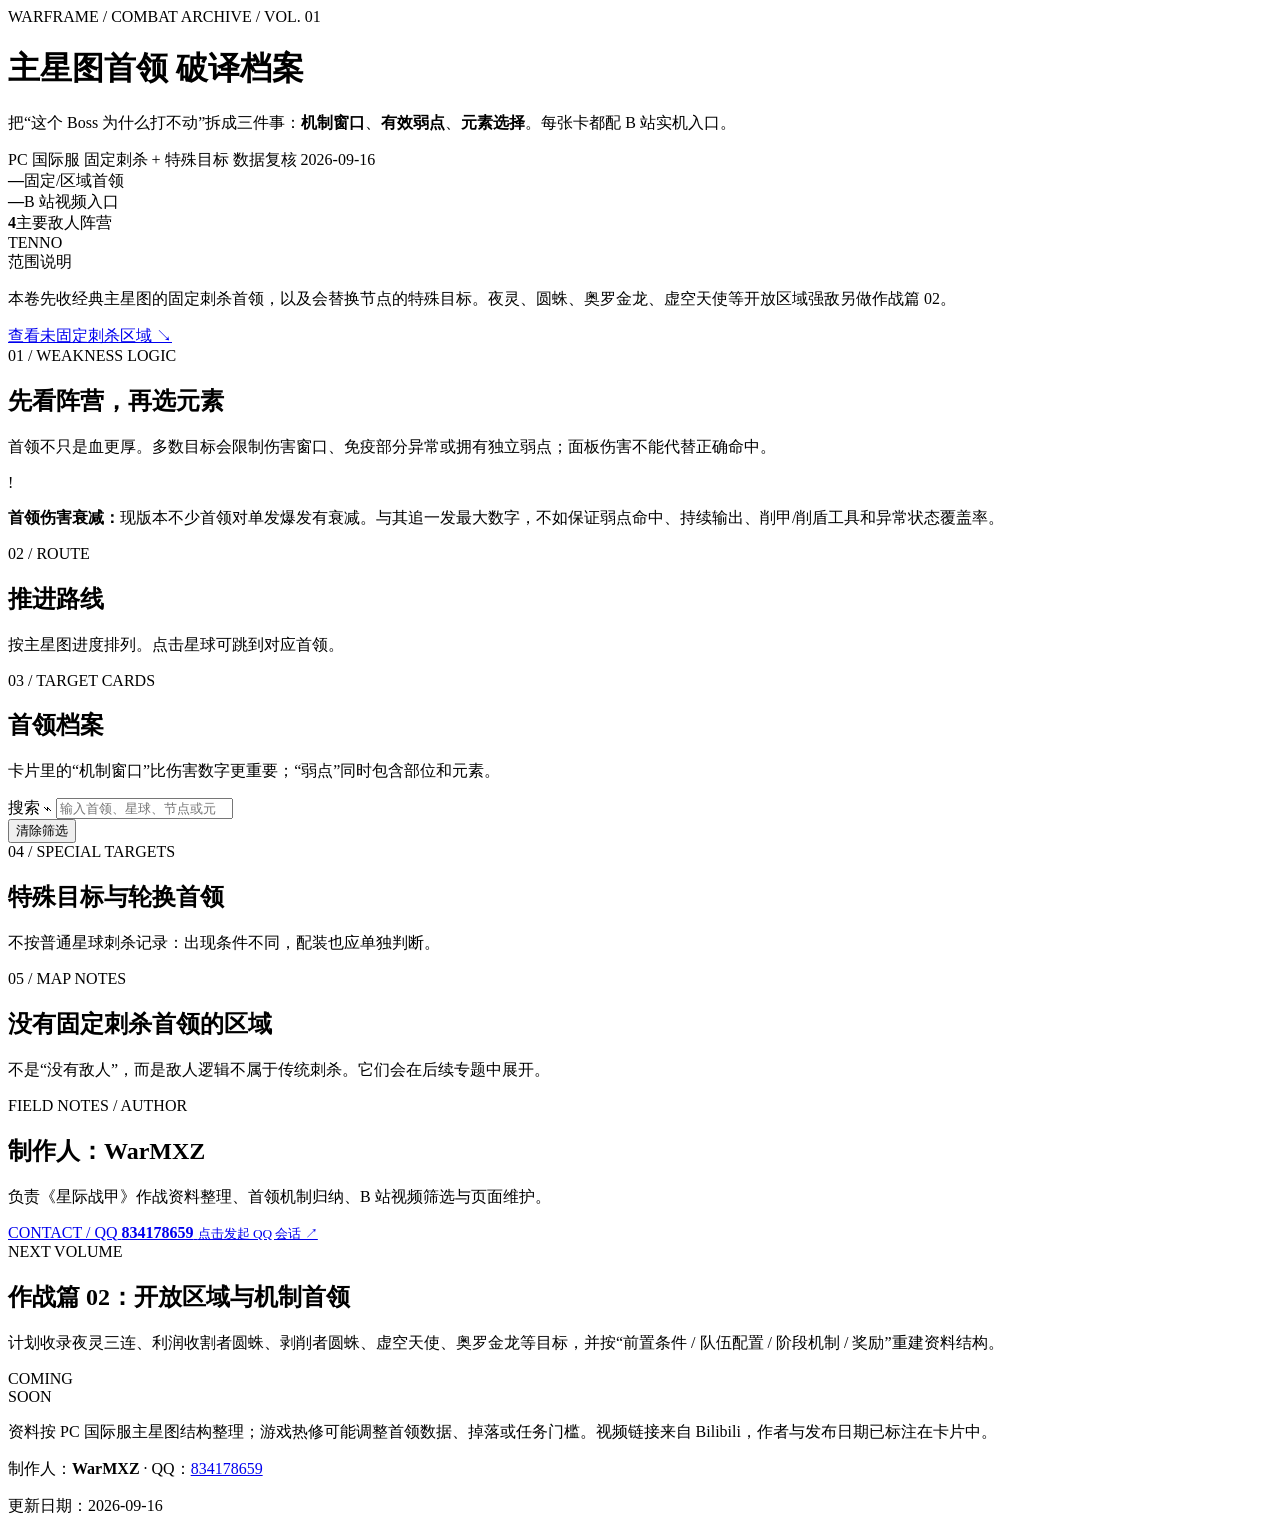
==== index.html @ d898240a "Add index.html" ====
<!doctype html>
<html lang="zh-CN">
<head>
  <meta charset="utf-8">
  <meta name="viewport" content="width=device-width, initial-scale=1">
  <meta name="theme-color" content="#07101b">
  <meta name="author" content="WarMXZ">
  <title>Warframe 作战篇 01｜主星图首领破译档案</title>
  <link rel="stylesheet" href="assets/styles.css">
</head>
<body>
  <div class="ambient ambient--one" aria-hidden="true"></div>
  <div class="ambient ambient--two" aria-hidden="true"></div>

  <div class="app-shell">
    <header class="hero panel-cut">
      <div class="hero__grid" aria-hidden="true"></div>
      <div class="hero__content">
        <div class="eyebrow"><span class="eyebrow__dot"></span>WARFRAME / COMBAT ARCHIVE / VOL. 01</div>
        <h1>主星图首领 <span>破译档案</span></h1>
        <p class="hero__lede">把“这个 Boss 为什么打不动”拆成三件事：<strong>机制窗口</strong>、<strong>有效弱点</strong>、<strong>元素选择</strong>。每张卡都配 B 站实机入口。</p>
        <div class="hero__meta">
          <span>PC 国际服</span>
          <span>固定刺杀 + 特殊目标</span>
          <span>数据复核 2026-09-16</span>
        </div>
        <div class="hero__stats" aria-label="资料概览">
          <div><strong id="statBosses">—</strong><span>固定/区域首领</span></div>
          <div><strong id="statVideos">—</strong><span>B 站视频入口</span></div>
          <div><strong>4</strong><span>主要敌人阵营</span></div>
        </div>
      </div>
      <div class="hero__sigil" aria-hidden="true">
        <div class="sigil-ring sigil-ring--outer"></div>
        <div class="sigil-ring sigil-ring--inner"></div>
        <div class="sigil-core">TENNO</div>
      </div>
    </header>

    <section class="scope-strip panel-cut" aria-label="收录范围">
      <div>
        <span class="scope-strip__label">范围说明</span>
        <p>本卷先收经典主星图的固定刺杀首领，以及会替换节点的特殊目标。夜灵、圆蛛、奥罗金龙、虚空天使等开放区域强敌另做作战篇 02。</p>
      </div>
      <a class="text-link" href="#coverage">查看未固定刺杀区域 <span aria-hidden="true">↘</span></a>
    </section>

    <main>
      <section class="damage-section" aria-labelledby="damage-title">
        <div class="section-heading">
          <div>
            <span class="section-kicker">01 / WEAKNESS LOGIC</span>
            <h2 id="damage-title">先看阵营，再选元素</h2>
          </div>
          <p>首领不只是血更厚。多数目标会限制伤害窗口、免疫部分异常或拥有独立弱点；面板伤害不能代替正确命中。</p>
        </div>
        <div class="damage-grid" id="damageGrid"></div>
        <div class="rule-banner">
          <span class="rule-banner__mark">!</span>
          <p><strong>首领伤害衰减：</strong>现版本不少首领对单发爆发有衰减。与其追一发最大数字，不如保证弱点命中、持续输出、削甲/削盾工具和异常状态覆盖率。</p>
        </div>
      </section>

      <section class="route-section" aria-labelledby="route-title">
        <div class="section-heading section-heading--compact">
          <div>
            <span class="section-kicker">02 / ROUTE</span>
            <h2 id="route-title">推进路线</h2>
          </div>
          <p>按主星图进度排列。点击星球可跳到对应首领。</p>
        </div>
        <nav class="planet-rail" id="planetRail" aria-label="星球快速跳转"></nav>
      </section>

      <section class="archive-section" aria-labelledby="archive-title">
        <div class="section-heading section-heading--compact">
          <div>
            <span class="section-kicker">03 / TARGET CARDS</span>
            <h2 id="archive-title">首领档案</h2>
          </div>
          <p>卡片里的“机制窗口”比伤害数字更重要；“弱点”同时包含部位和元素。</p>
        </div>

        <div class="toolbar panel-cut" role="search">
          <label class="search-box" for="bossSearch">
            <span class="search-box__label">搜索</span>
            <span class="search-box__icon" aria-hidden="true">⌁</span>
            <input id="bossSearch" type="search" placeholder="输入首领、星球、节点或元素…" autocomplete="off">
          </label>
          <div class="filter-row" id="factionFilters" aria-label="按阵营筛选"></div>
          <div class="toolbar__foot">
            <span id="resultCount" aria-live="polite"></span>
            <button class="ghost-button" id="resetFilters" type="button">清除筛选</button>
          </div>
        </div>

        <div class="boss-grid" id="bossGrid"></div>
        <div class="empty-state" id="emptyState" hidden>
          <strong>没有匹配的首领</strong>
          <span>试试更短的名称，或清除阵营筛选。</span>
        </div>
      </section>

      <section class="special-section" aria-labelledby="special-title">
        <div class="section-heading section-heading--compact">
          <div>
            <span class="section-kicker">04 / SPECIAL TARGETS</span>
            <h2 id="special-title">特殊目标与轮换首领</h2>
          </div>
          <p>不按普通星球刺杀记录：出现条件不同，配装也应单独判断。</p>
        </div>
        <div class="special-grid" id="specialGrid"></div>
      </section>

      <section class="coverage-section" id="coverage" aria-labelledby="coverage-title">
        <div class="section-heading section-heading--compact">
          <div>
            <span class="section-kicker">05 / MAP NOTES</span>
            <h2 id="coverage-title">没有固定刺杀首领的区域</h2>
          </div>
          <p>不是“没有敌人”，而是敌人逻辑不属于传统刺杀。它们会在后续专题中展开。</p>
        </div>
        <div class="coverage-grid" id="coverageGrid"></div>
      </section>

      <section class="credits-section panel-cut" aria-labelledby="credits-title">
        <div class="credits-section__body">
          <span class="section-kicker">FIELD NOTES / AUTHOR</span>
          <h2 id="credits-title">制作人：WarMXZ</h2>
          <p>负责《星际战甲》作战资料整理、首领机制归纳、B 站视频筛选与页面维护。</p>
        </div>
        <a class="qq-contact" href="https://wpa.qq.com/msgrd?v=3&amp;uin=834178659&amp;site=qq&amp;menu=yes" target="_blank" rel="noopener noreferrer" aria-label="通过 QQ 联系制作人 WarMXZ，QQ 号 834178659">
          <span class="qq-contact__label">CONTACT / QQ</span>
          <strong>834178659</strong>
          <small>点击发起 QQ 会话 ↗</small>
        </a>
      </section>

      <section class="future-section panel-cut" aria-labelledby="future-title">
        <div class="future-section__body">
          <span class="section-kicker">NEXT VOLUME</span>
          <h2 id="future-title">作战篇 02：开放区域与机制首领</h2>
          <p>计划收录夜灵三连、利润收割者圆蛛、剥削者圆蛛、虚空天使、奥罗金龙等目标，并按“前置条件 / 队伍配置 / 阶段机制 / 奖励”重建资料结构。</p>
        </div>
        <div class="future-section__stamp">COMING<br>SOON</div>
      </section>
    </main>

    <footer class="site-footer">
      <p>资料按 PC 国际服主星图结构整理；游戏热修可能调整首领数据、掉落或任务门槛。视频链接来自 Bilibili，作者与发布日期已标注在卡片中。</p>
      <p>制作人：<strong>WarMXZ</strong> · QQ：<a href="https://wpa.qq.com/msgrd?v=3&amp;uin=834178659&amp;site=qq&amp;menu=yes" target="_blank" rel="noopener noreferrer">834178659</a></p>
      <p>更新日期：<time datetime="2026-09-16">2026-09-16</time></p>
    </footer>
  </div>

  <script src="data/bosses.js"></script>
  <script src="assets/app.js"></script>
</body>
</html>
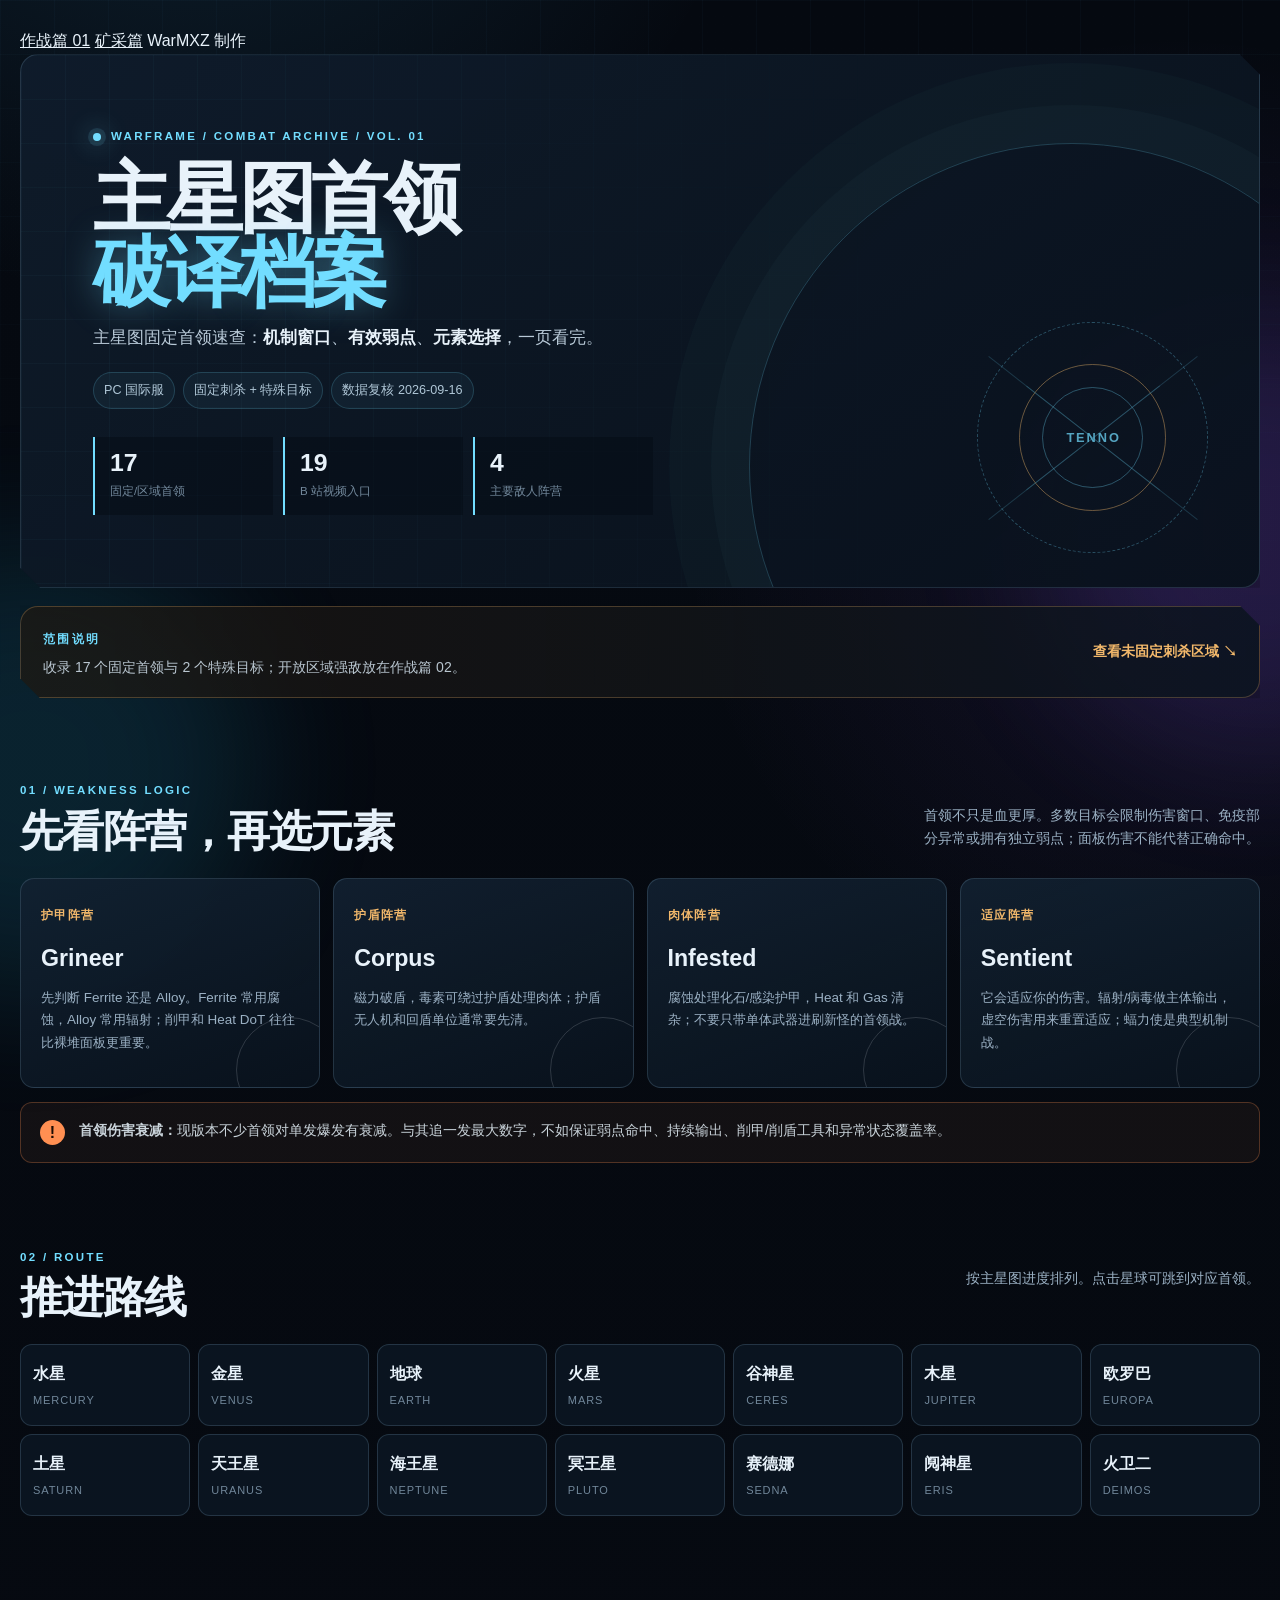
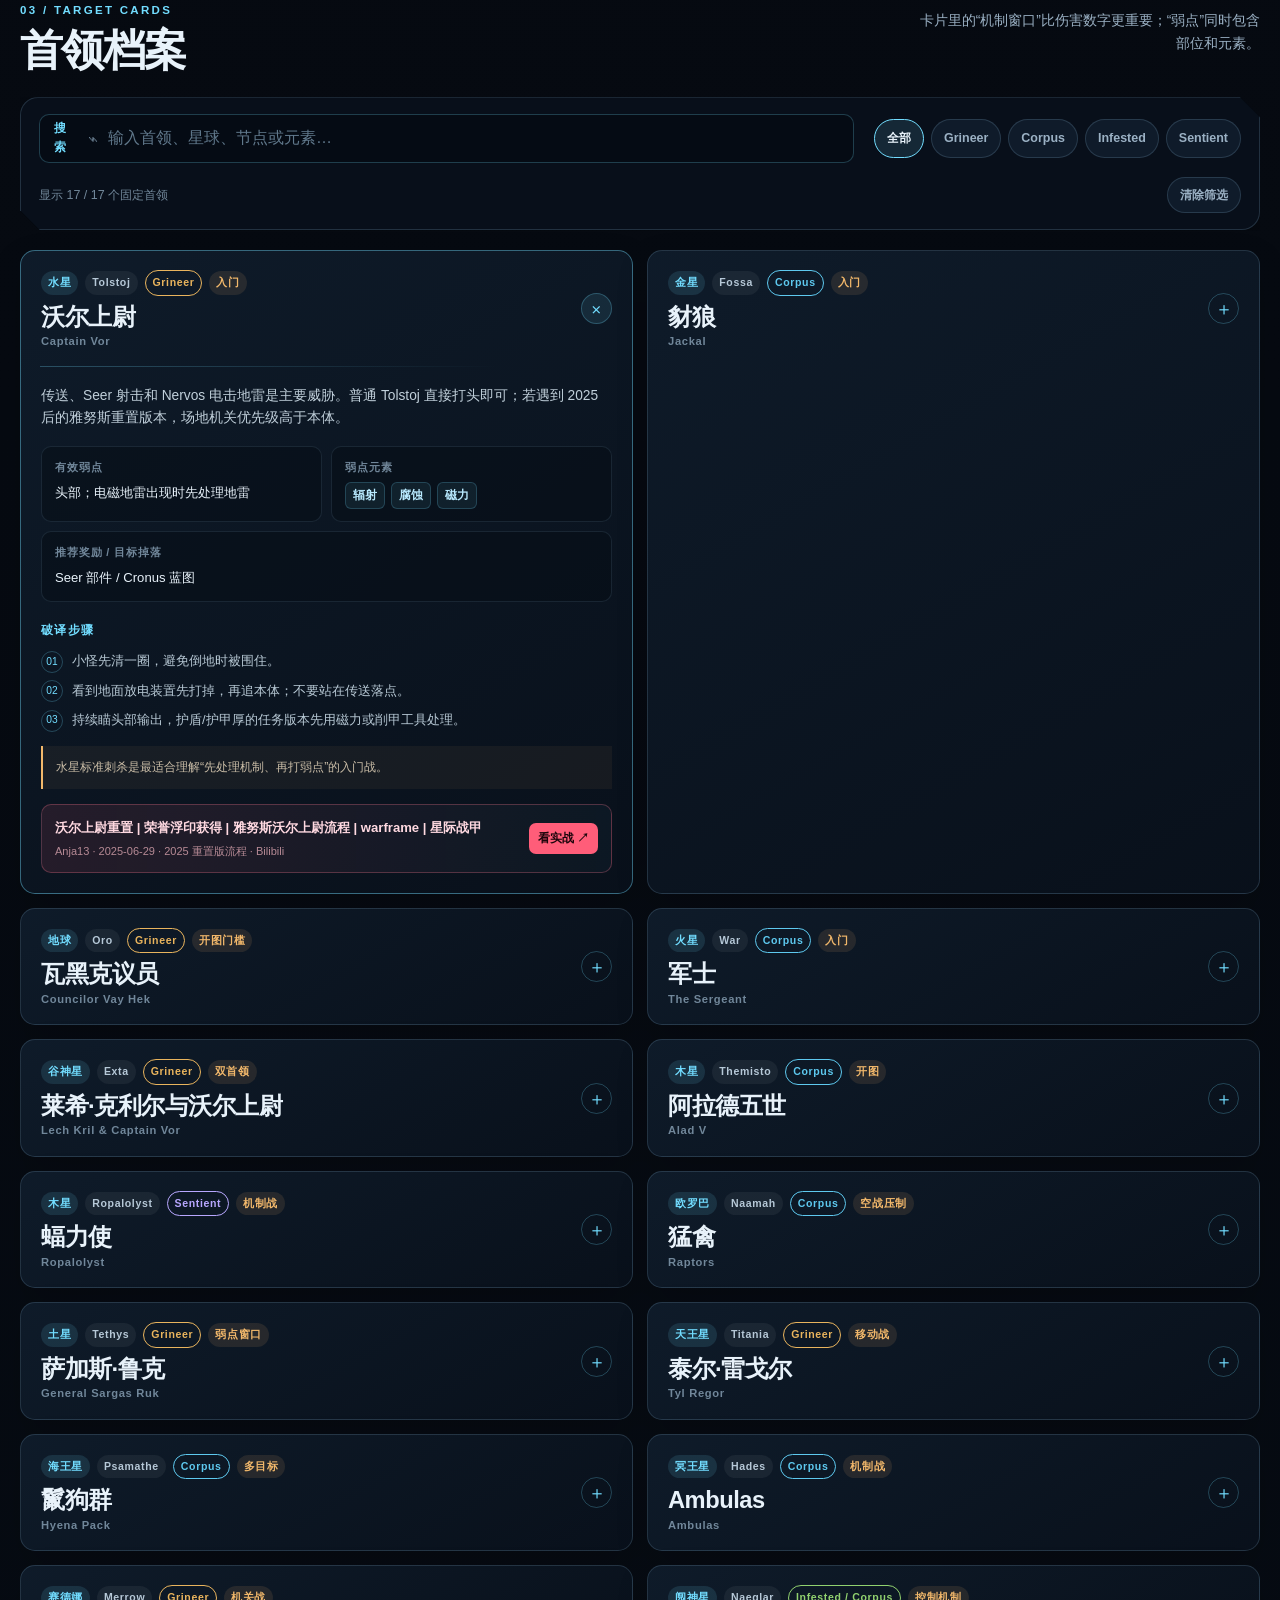
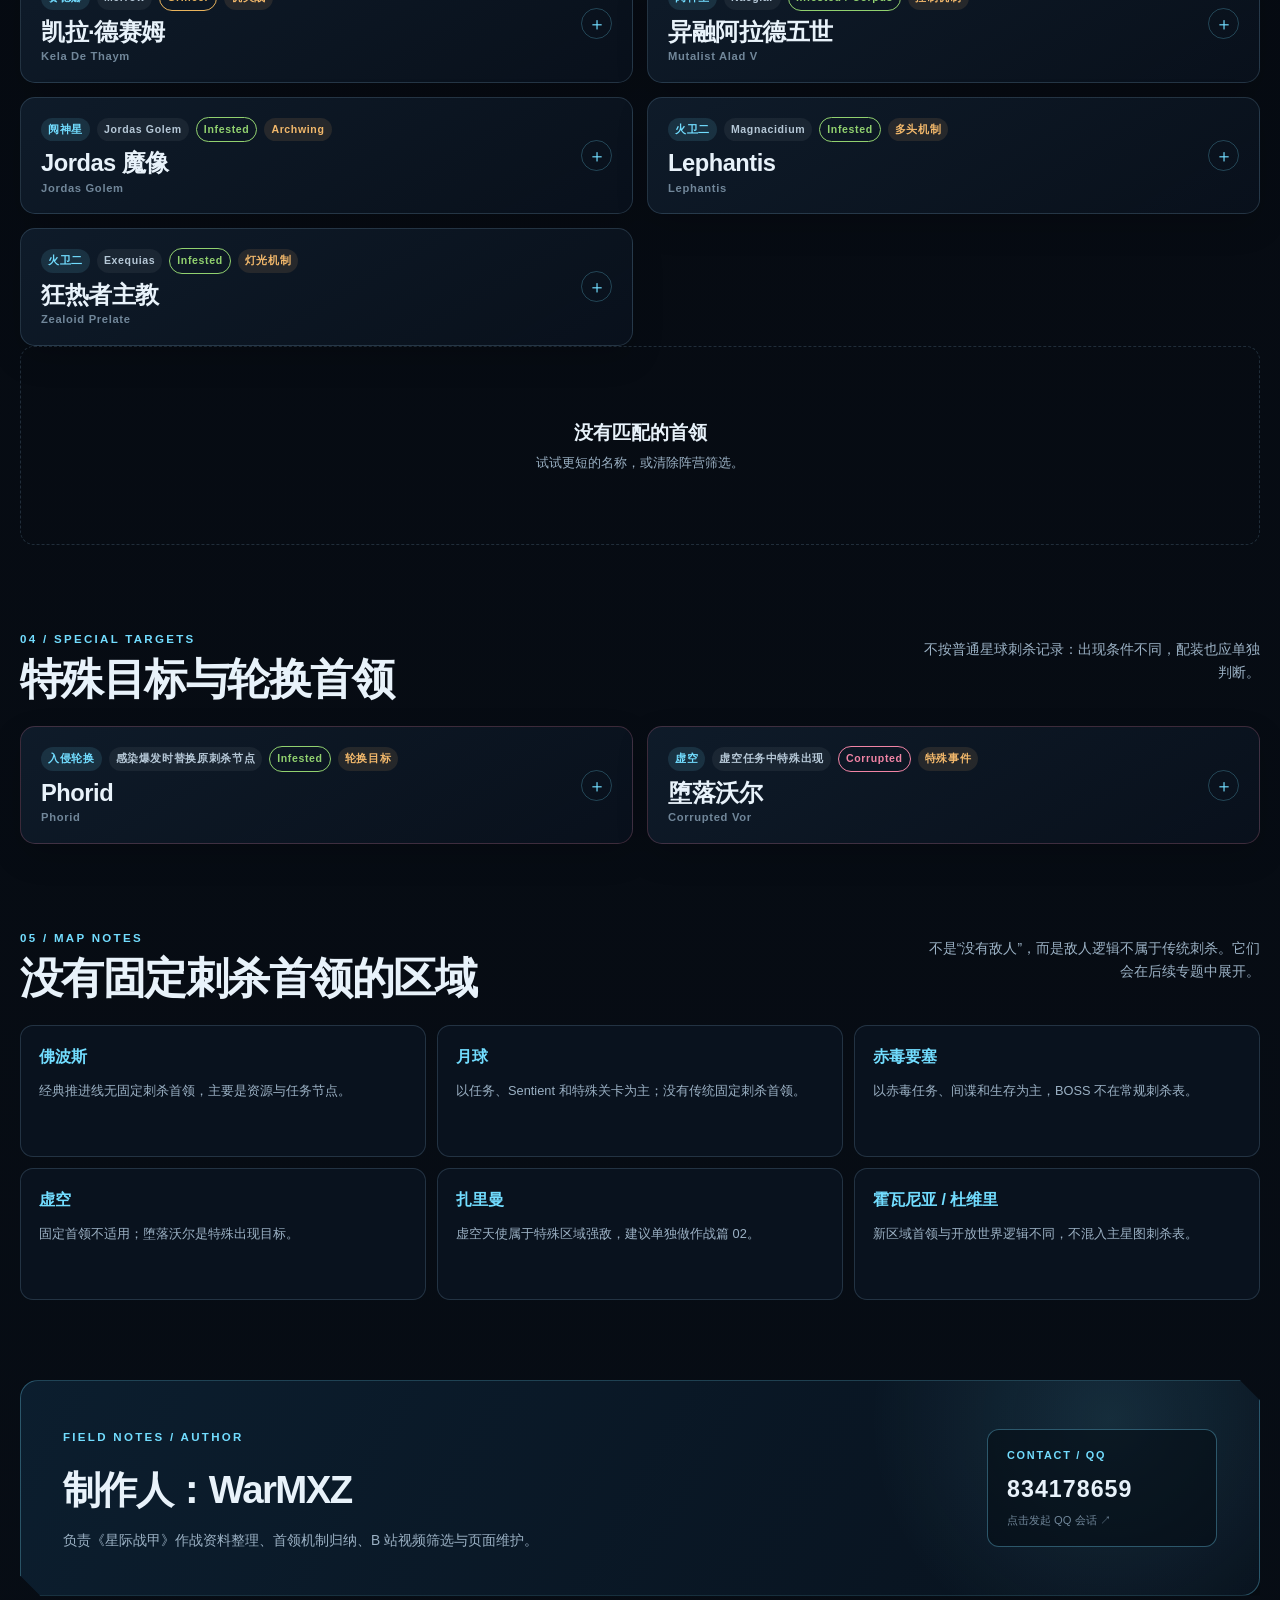
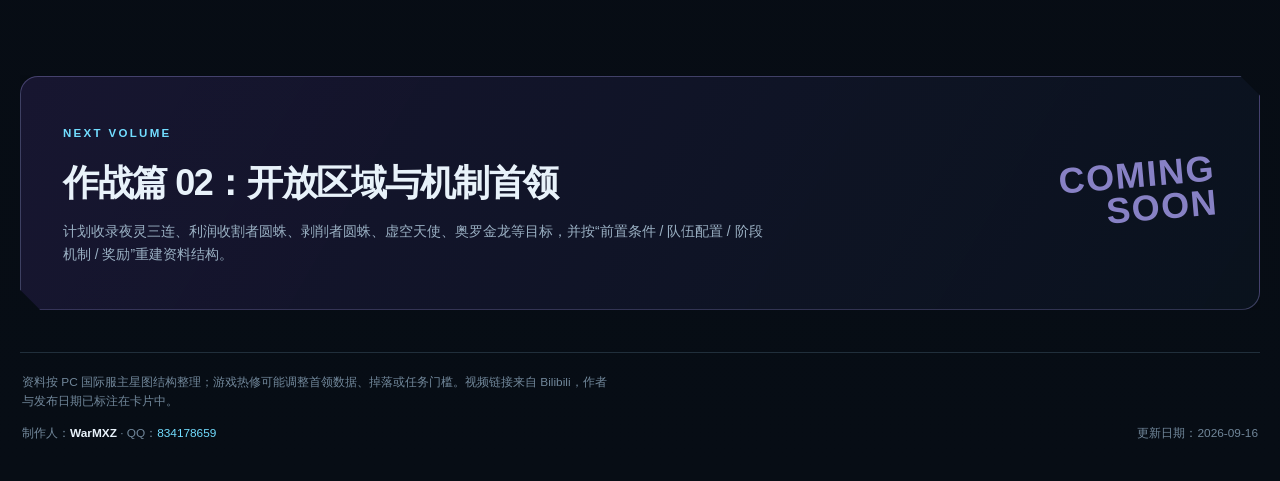
==== commit 3e4d945f: "Add mining page and update index.html" ====
--- a/index.html
+++ b/index.html
@@ -13,12 +13,17 @@
   <div class="ambient ambient--two" aria-hidden="true"></div>
 
   <div class="app-shell">
+    <nav class="top-nav" aria-label="站点导航">
+      <a class="is-active" href="index.html">作战篇 01</a>
+      <a href="ores.html">矿采篇</a>
+      <span>WarMXZ 制作</span>
+    </nav>
     <header class="hero panel-cut">
       <div class="hero__grid" aria-hidden="true"></div>
       <div class="hero__content">
         <div class="eyebrow"><span class="eyebrow__dot"></span>WARFRAME / COMBAT ARCHIVE / VOL. 01</div>
         <h1>主星图首领 <span>破译档案</span></h1>
-        <p class="hero__lede">把“这个 Boss 为什么打不动”拆成三件事：<strong>机制窗口</strong>、<strong>有效弱点</strong>、<strong>元素选择</strong>。每张卡都配 B 站实机入口。</p>
+        <p class="hero__lede">主星图固定首领速查：<strong>机制窗口</strong>、<strong>有效弱点</strong>、<strong>元素选择</strong>，一页看完。</p>
         <div class="hero__meta">
           <span>PC 国际服</span>
           <span>固定刺杀 + 特殊目标</span>
@@ -40,7 +45,7 @@
     <section class="scope-strip panel-cut" aria-label="收录范围">
       <div>
         <span class="scope-strip__label">范围说明</span>
-        <p>本卷先收经典主星图的固定刺杀首领，以及会替换节点的特殊目标。夜灵、圆蛛、奥罗金龙、虚空天使等开放区域强敌另做作战篇 02。</p>
+        <p>收录 17 个固定首领与 2 个特殊目标；开放区域强敌放在作战篇 02。</p>
       </div>
       <a class="text-link" href="#coverage">查看未固定刺杀区域 <span aria-hidden="true">↘</span></a>
     </section>
--- a/assets/styles.css
+++ b/assets/styles.css
@@ -0,0 +1,1336 @@
+:root {
+  color-scheme: dark;
+  --bg: #060a11;
+  --bg-2: #09111c;
+  --panel: rgba(13, 23, 36, 0.88);
+  --panel-strong: #101c2b;
+  --panel-soft: rgba(20, 34, 52, 0.68);
+  --line: rgba(139, 183, 214, 0.2);
+  --line-strong: rgba(126, 220, 255, 0.5);
+  --text: #e8f2fa;
+  --muted: #9bb1c4;
+  --dim: #71879a;
+  --cyan: #72ddff;
+  --cyan-strong: #30c6f2;
+  --amber: #f2b86b;
+  --orange: #ff8f52;
+  --red: #ff667d;
+  --green: #8de3b1;
+  --violet: #b4a8ff;
+  --grineer: #e9b45d;
+  --corpus: #5ec9ef;
+  --infested: #91d16f;
+  --sentient: #b8a7ff;
+  --corrupted: #f184a5;
+  --radius: 18px;
+  --shadow: 0 24px 70px rgba(0, 0, 0, 0.38);
+  --font-display: "Bahnschrift", "Segoe UI Variable Display", "Segoe UI", "Noto Sans SC", sans-serif;
+  --font-body: "Segoe UI Variable Text", "Segoe UI", "Noto Sans SC", "Microsoft YaHei UI", sans-serif;
+}
+
+* {
+  box-sizing: border-box;
+}
+
+html {
+  scroll-behavior: smooth;
+}
+
+body {
+  min-width: 320px;
+  margin: 0;
+  background:
+    radial-gradient(circle at 15% -5%, rgba(66, 173, 229, 0.15), transparent 36rem),
+    radial-gradient(circle at 92% 10%, rgba(162, 86, 255, 0.1), transparent 31rem),
+    linear-gradient(180deg, #050910 0%, var(--bg) 38%, #070d15 100%);
+  color: var(--text);
+  font-family: var(--font-body);
+  line-height: 1.65;
+  overflow-x: hidden;
+}
+
+body::before {
+  position: fixed;
+  inset: 0;
+  z-index: -1;
+  background-image:
+    linear-gradient(rgba(116, 211, 255, 0.035) 1px, transparent 1px),
+    linear-gradient(90deg, rgba(116, 211, 255, 0.035) 1px, transparent 1px);
+  background-size: 54px 54px;
+  mask-image: linear-gradient(to bottom, rgba(0, 0, 0, 0.78), transparent 82%);
+  content: "";
+  pointer-events: none;
+}
+
+a {
+  color: inherit;
+}
+
+button,
+input {
+  font: inherit;
+}
+
+button {
+  cursor: pointer;
+}
+
+.ambient {
+  position: fixed;
+  z-index: -1;
+  width: 28rem;
+  height: 28rem;
+  border-radius: 50%;
+  filter: blur(70px);
+  opacity: 0.14;
+  pointer-events: none;
+}
+
+.ambient--one {
+  top: 34rem;
+  left: -12rem;
+  background: #25bce9;
+}
+
+.ambient--two {
+  right: -13rem;
+  bottom: 9rem;
+  background: #8c5dff;
+}
+
+.app-shell {
+  width: min(1240px, calc(100% - 36px));
+  margin: 0 auto;
+  padding: 28px 0 38px;
+}
+
+.panel-cut {
+  border: 1px solid var(--line);
+  border-radius: var(--radius);
+  background: linear-gradient(145deg, rgba(15, 28, 43, 0.96), rgba(9, 17, 28, 0.95));
+  box-shadow: var(--shadow);
+  clip-path: polygon(0 0, calc(100% - 20px) 0, 100% 20px, 100% 100%, 20px 100%, 0 calc(100% - 20px));
+}
+
+.hero {
+  position: relative;
+  min-height: 430px;
+  overflow: hidden;
+  isolation: isolate;
+}
+
+.hero::after {
+  position: absolute;
+  right: -11%;
+  bottom: -38%;
+  z-index: -1;
+  width: 52%;
+  aspect-ratio: 1;
+  border: 1px solid rgba(114, 221, 255, 0.22);
+  border-radius: 50%;
+  box-shadow: 0 0 0 38px rgba(114, 221, 255, 0.025), 0 0 0 80px rgba(114, 221, 255, 0.02);
+  content: "";
+}
+
+.hero__grid {
+  position: absolute;
+  inset: 0;
+  z-index: -1;
+  background:
+    linear-gradient(90deg, rgba(114, 221, 255, 0.055) 1px, transparent 1px),
+    linear-gradient(rgba(114, 221, 255, 0.045) 1px, transparent 1px);
+  background-size: 44px 44px;
+  mask-image: linear-gradient(90deg, #000 0%, transparent 78%);
+  opacity: 0.72;
+}
+
+.hero__content {
+  position: relative;
+  z-index: 2;
+  width: min(780px, 78%);
+  padding: clamp(35px, 6vw, 72px);
+}
+
+.eyebrow,
+.section-kicker,
+.scope-strip__label {
+  color: var(--cyan);
+  font-family: var(--font-display);
+  font-size: 0.72rem;
+  font-weight: 800;
+  letter-spacing: 0.2em;
+  text-transform: uppercase;
+}
+
+.eyebrow {
+  display: flex;
+  align-items: center;
+  gap: 10px;
+}
+
+.eyebrow__dot {
+  width: 8px;
+  height: 8px;
+  border-radius: 50%;
+  background: var(--cyan);
+  box-shadow: 0 0 0 5px rgba(114, 221, 255, 0.12), 0 0 24px var(--cyan);
+}
+
+h1,
+h2,
+h3,
+p {
+  margin-top: 0;
+}
+
+h1 {
+  max-width: 20ch;
+  margin: 16px 0 14px;
+  font-family: var(--font-display);
+  font-size: clamp(2.45rem, 6vw, 5.1rem);
+  font-weight: 800;
+  letter-spacing: -0.055em;
+  line-height: 0.96;
+}
+
+h1 span {
+  display: block;
+  color: var(--cyan);
+  text-shadow: 0 0 34px rgba(114, 221, 255, 0.35);
+}
+
+.hero__lede {
+  max-width: 660px;
+  margin-bottom: 20px;
+  color: #b8c9d7;
+  font-size: clamp(0.95rem, 1.5vw, 1.07rem);
+}
+
+.hero__lede strong {
+  color: var(--text);
+}
+
+.hero__meta {
+  display: flex;
+  flex-wrap: wrap;
+  gap: 8px;
+}
+
+.hero__meta span {
+  padding: 7px 10px;
+  border: 1px solid rgba(114, 221, 255, 0.18);
+  border-radius: 999px;
+  background: rgba(114, 221, 255, 0.055);
+  color: #afc6d6;
+  font-size: 0.79rem;
+}
+
+.hero__stats {
+  display: grid;
+  grid-template-columns: repeat(3, minmax(0, 1fr));
+  gap: 10px;
+  max-width: 560px;
+  margin-top: 28px;
+}
+
+.hero__stats > div {
+  padding: 14px 15px;
+  border-left: 2px solid var(--cyan);
+  background: rgba(4, 10, 18, 0.45);
+}
+
+.hero__stats strong,
+.hero__stats span {
+  display: block;
+}
+
+.hero__stats strong {
+  color: var(--text);
+  font-family: var(--font-display);
+  font-size: 1.55rem;
+  line-height: 1;
+}
+
+.hero__stats span {
+  margin-top: 6px;
+  color: var(--dim);
+  font-size: 0.72rem;
+}
+
+.hero__sigil {
+  position: absolute;
+  right: clamp(-40px, 4vw, 62px);
+  bottom: 34px;
+  display: grid;
+  place-items: center;
+  width: clamp(150px, 18vw, 236px);
+  aspect-ratio: 1;
+  opacity: 0.72;
+}
+
+.sigil-ring {
+  position: absolute;
+  border: 1px solid rgba(114, 221, 255, 0.42);
+  border-radius: 50%;
+}
+
+.sigil-ring::before,
+.sigil-ring::after {
+  position: absolute;
+  inset: 50% auto auto 50%;
+  width: 116%;
+  height: 1px;
+  background: rgba(114, 221, 255, 0.25);
+  content: "";
+  transform: translate(-50%, -50%) rotate(38deg);
+}
+
+.sigil-ring::after {
+  transform: translate(-50%, -50%) rotate(-38deg);
+}
+
+.sigil-ring--outer {
+  inset: 0;
+  border-style: dashed;
+  animation: rotate 32s linear infinite;
+}
+
+.sigil-ring--inner {
+  inset: 18%;
+  border-color: rgba(242, 184, 107, 0.58);
+  animation: rotate 21s linear infinite reverse;
+}
+
+.sigil-core {
+  display: grid;
+  place-items: center;
+  width: 44%;
+  aspect-ratio: 1;
+  border: 1px solid rgba(114, 221, 255, 0.45);
+  border-radius: 50%;
+  color: var(--cyan);
+  font-family: var(--font-display);
+  font-size: clamp(0.62rem, 1vw, 0.8rem);
+  font-weight: 800;
+  letter-spacing: 0.15em;
+  text-indent: 0.15em;
+}
+
+@keyframes rotate {
+  to { transform: rotate(360deg); }
+}
+
+.scope-strip {
+  display: flex;
+  align-items: center;
+  justify-content: space-between;
+  gap: 22px;
+  margin-top: 18px;
+  padding: 18px 22px;
+  border-color: rgba(242, 184, 107, 0.25);
+  background: linear-gradient(90deg, rgba(32, 24, 16, 0.68), rgba(11, 20, 31, 0.86));
+}
+
+.scope-strip p {
+  max-width: 860px;
+  margin: 5px 0 0;
+  color: #b9c6d0;
+  font-size: 0.88rem;
+}
+
+.text-link {
+  flex: 0 0 auto;
+  color: var(--amber);
+  font-size: 0.85rem;
+  font-weight: 700;
+  text-decoration: none;
+  white-space: nowrap;
+}
+
+.text-link:hover {
+  color: #ffd59f;
+}
+
+main {
+  display: grid;
+  gap: 80px;
+  margin-top: 78px;
+}
+
+.section-heading {
+  display: flex;
+  align-items: end;
+  justify-content: space-between;
+  gap: 34px;
+  margin-bottom: 24px;
+}
+
+.section-heading > p {
+  max-width: 45ch;
+  margin-bottom: 3px;
+  color: var(--muted);
+  font-size: 0.86rem;
+  text-align: right;
+}
+
+.section-heading h2 {
+  margin: 6px 0 0;
+  font-family: var(--font-display);
+  font-size: clamp(1.75rem, 3.5vw, 2.7rem);
+  letter-spacing: -0.035em;
+  line-height: 1.04;
+}
+
+.section-heading--compact {
+  align-items: center;
+}
+
+.damage-grid {
+  display: grid;
+  grid-template-columns: repeat(4, minmax(0, 1fr));
+  gap: 13px;
+}
+
+.damage-card {
+  position: relative;
+  min-height: 210px;
+  padding: 22px 20px;
+  overflow: hidden;
+  border: 1px solid var(--line);
+  border-radius: 14px;
+  background: linear-gradient(160deg, rgba(18, 33, 49, 0.92), rgba(10, 19, 30, 0.86));
+}
+
+.damage-card::after {
+  position: absolute;
+  right: -23px;
+  bottom: -36px;
+  width: 104px;
+  aspect-ratio: 1;
+  border: 1px solid currentColor;
+  border-radius: 50%;
+  opacity: 0.16;
+  content: "";
+}
+
+.damage-card__kicker {
+  color: var(--amber);
+  font-size: 0.72rem;
+  font-weight: 700;
+  letter-spacing: 0.12em;
+}
+
+.damage-card h3 {
+  margin: 12px 0 10px;
+  font-family: var(--font-display);
+  font-size: 1.45rem;
+}
+
+.damage-card p {
+  margin: 0;
+  color: var(--muted);
+  font-size: 0.84rem;
+}
+
+.rule-banner {
+  display: flex;
+  align-items: flex-start;
+  gap: 14px;
+  margin-top: 14px;
+  padding: 17px 19px;
+  border: 1px solid rgba(255, 143, 82, 0.27);
+  border-radius: 12px;
+  background: rgba(255, 143, 82, 0.055);
+}
+
+.rule-banner__mark {
+  display: grid;
+  flex: 0 0 auto;
+  place-items: center;
+  width: 25px;
+  height: 25px;
+  border-radius: 50%;
+  background: var(--orange);
+  color: #1b0c04;
+  font-family: var(--font-display);
+  font-weight: 900;
+}
+
+.rule-banner p {
+  margin: 0;
+  color: #c9d3da;
+  font-size: 0.86rem;
+}
+
+.planet-rail {
+  display: grid;
+  grid-template-columns: repeat(7, minmax(0, 1fr));
+  gap: 8px;
+}
+
+.planet-chip {
+  position: relative;
+  min-height: 82px;
+  padding: 14px 12px;
+  border: 1px solid var(--line);
+  border-radius: 12px;
+  background: rgba(13, 24, 38, 0.76);
+  color: var(--text);
+  text-align: left;
+  transition: border-color 160ms ease, background 160ms ease, transform 160ms ease;
+}
+
+.planet-chip:hover {
+  border-color: var(--line-strong);
+  background: rgba(22, 43, 62, 0.84);
+  transform: translateY(-2px);
+}
+
+.planet-chip strong,
+.planet-chip small {
+  display: block;
+}
+
+.planet-chip strong {
+  font-family: var(--font-display);
+  font-size: 0.97rem;
+}
+
+.planet-chip small {
+  margin-top: 5px;
+  color: var(--dim);
+  font-size: 0.69rem;
+  letter-spacing: 0.08em;
+}
+
+.archive-section,
+.special-section,
+.coverage-section,
+.route-section,
+.damage-section {
+  scroll-margin-top: 26px;
+}
+
+.toolbar {
+  position: sticky;
+  top: 12px;
+  z-index: 10;
+  display: grid;
+  grid-template-columns: minmax(250px, 1fr) auto;
+  gap: 14px 20px;
+  align-items: center;
+  margin-bottom: 20px;
+  padding: 16px 18px;
+  background: rgba(9, 17, 28, 0.92);
+  backdrop-filter: blur(16px);
+}
+
+.search-box {
+  position: relative;
+  display: flex;
+  align-items: center;
+  gap: 10px;
+  min-height: 48px;
+  padding: 0 14px;
+  border: 1px solid rgba(114, 221, 255, 0.24);
+  border-radius: 10px;
+  background: rgba(4, 10, 17, 0.55);
+}
+
+.search-box__label {
+  color: var(--cyan);
+  font-size: 0.72rem;
+  font-weight: 800;
+  letter-spacing: 0.12em;
+}
+
+.search-box__icon {
+  color: var(--dim);
+  font-size: 1.15rem;
+}
+
+.search-box input {
+  width: 100%;
+  min-width: 0;
+  padding: 10px 0;
+  border: 0;
+  outline: 0;
+  background: transparent;
+  color: var(--text);
+}
+
+.search-box input::placeholder {
+  color: #60788b;
+}
+
+.search-box:focus-within {
+  border-color: var(--cyan);
+  box-shadow: 0 0 0 3px rgba(114, 221, 255, 0.09);
+}
+
+.filter-row {
+  display: flex;
+  flex-wrap: wrap;
+  gap: 7px;
+  justify-content: flex-end;
+}
+
+.filter-chip,
+.ghost-button {
+  border: 1px solid var(--line);
+  border-radius: 999px;
+  background: rgba(19, 33, 49, 0.72);
+  color: var(--muted);
+  font-size: 0.78rem;
+  font-weight: 700;
+  transition: 150ms ease;
+}
+
+.filter-chip {
+  padding: 8px 12px;
+}
+
+.filter-chip:hover,
+.filter-chip.is-active {
+  border-color: var(--cyan);
+  background: rgba(114, 221, 255, 0.12);
+  color: var(--text);
+}
+
+.filter-chip[data-filter="Grineer"]:hover,
+.filter-chip[data-filter="Grineer"].is-active { border-color: var(--grineer); background: rgba(233, 180, 93, 0.12); }
+.filter-chip[data-filter="Corpus"]:hover,
+.filter-chip[data-filter="Corpus"].is-active { border-color: var(--corpus); background: rgba(94, 201, 239, 0.12); }
+.filter-chip[data-filter="Infested"]:hover,
+.filter-chip[data-filter="Infested"].is-active { border-color: var(--infested); background: rgba(145, 209, 111, 0.12); }
+.filter-chip[data-filter="Sentient"]:hover,
+.filter-chip[data-filter="Sentient"].is-active { border-color: var(--sentient); background: rgba(184, 167, 255, 0.12); }
+.filter-chip[data-filter="Corrupted"]:hover,
+.filter-chip[data-filter="Corrupted"].is-active { border-color: var(--corrupted); background: rgba(241, 132, 165, 0.12); }
+
+.toolbar__foot {
+  display: flex;
+  grid-column: 1 / -1;
+  align-items: center;
+  justify-content: space-between;
+  gap: 16px;
+  color: var(--dim);
+  font-size: 0.78rem;
+}
+
+.ghost-button {
+  padding: 7px 12px;
+}
+
+.ghost-button:hover {
+  border-color: var(--amber);
+  color: var(--amber);
+}
+
+.boss-grid,
+.special-grid {
+  display: grid;
+  grid-template-columns: repeat(2, minmax(0, 1fr));
+  gap: 14px;
+}
+
+.boss-card {
+  overflow: hidden;
+  border: 1px solid var(--line);
+  border-radius: 15px;
+  background: linear-gradient(150deg, rgba(15, 28, 43, 0.96), rgba(9, 17, 28, 0.95));
+  box-shadow: 0 12px 32px rgba(0, 0, 0, 0.16);
+  transition: border-color 170ms ease, transform 170ms ease, box-shadow 170ms ease;
+}
+
+.boss-card:hover {
+  border-color: rgba(126, 220, 255, 0.42);
+  box-shadow: 0 18px 44px rgba(0, 0, 0, 0.26);
+}
+
+.boss-card[open] {
+  border-color: rgba(114, 221, 255, 0.42);
+}
+
+.boss-card summary {
+  position: relative;
+  display: grid;
+  grid-template-columns: minmax(0, 1fr) auto;
+  gap: 16px;
+  padding: 19px 20px;
+  list-style: none;
+  cursor: pointer;
+}
+
+.boss-card summary::-webkit-details-marker {
+  display: none;
+}
+
+.boss-card summary::after {
+  position: absolute;
+  right: 19px;
+  bottom: 0;
+  left: 19px;
+  height: 1px;
+  background: linear-gradient(90deg, rgba(114, 221, 255, 0.28), transparent 80%);
+  content: "";
+  opacity: 0;
+  transition: opacity 160ms ease;
+}
+
+.boss-card[open] summary::after {
+  opacity: 1;
+}
+
+.boss-card__planet {
+  display: flex;
+  flex-wrap: wrap;
+  align-items: center;
+  gap: 7px;
+  margin-bottom: 8px;
+}
+
+.planet-label,
+.node-label,
+.faction-label,
+.difficulty-label {
+  display: inline-flex;
+  align-items: center;
+  min-height: 22px;
+  padding: 3px 7px;
+  border-radius: 999px;
+  font-size: 0.66rem;
+  font-weight: 800;
+  letter-spacing: 0.06em;
+}
+
+.planet-label {
+  background: rgba(114, 221, 255, 0.12);
+  color: var(--cyan);
+}
+
+.node-label {
+  background: rgba(255, 255, 255, 0.055);
+  color: #b6c8d7;
+}
+
+.faction-label {
+  border: 1px solid currentColor;
+  background: transparent;
+}
+
+.faction-label[data-faction="Grineer"] { color: var(--grineer); }
+.faction-label[data-faction="Corpus"] { color: var(--corpus); }
+.faction-label[data-faction="Infested"] { color: var(--infested); }
+.faction-label[data-faction="Sentient"] { color: var(--sentient); }
+.faction-label[data-faction="Corrupted"] { color: var(--corrupted); }
+
+.difficulty-label {
+  background: rgba(242, 184, 107, 0.11);
+  color: var(--amber);
+}
+
+.boss-card h3 {
+  margin: 0;
+  font-family: var(--font-display);
+  font-size: clamp(1.15rem, 2vw, 1.48rem);
+  letter-spacing: -0.02em;
+  line-height: 1.12;
+}
+
+.boss-card h3 small {
+  display: block;
+  margin-top: 5px;
+  color: var(--dim);
+  font-family: var(--font-body);
+  font-size: 0.7rem;
+  font-weight: 600;
+  letter-spacing: 0.06em;
+}
+
+.card-toggle {
+  display: grid;
+  align-self: center;
+  place-items: center;
+  width: 31px;
+  height: 31px;
+  border: 1px solid rgba(114, 221, 255, 0.25);
+  border-radius: 50%;
+  color: var(--cyan);
+  font-size: 1.15rem;
+  transition: transform 180ms ease, background 180ms ease;
+}
+
+.boss-card[open] .card-toggle {
+  background: rgba(114, 221, 255, 0.1);
+  transform: rotate(45deg);
+}
+
+.boss-card__body {
+  padding: 18px 20px 20px;
+}
+
+.boss-card__summary {
+  margin-bottom: 16px;
+  color: #c1d0db;
+  font-size: 0.86rem;
+}
+
+.intel-grid {
+  display: grid;
+  grid-template-columns: repeat(2, minmax(0, 1fr));
+  gap: 9px;
+  margin-bottom: 15px;
+}
+
+.intel-block {
+  padding: 12px 13px;
+  border: 1px solid rgba(139, 183, 214, 0.13);
+  border-radius: 10px;
+  background: rgba(5, 12, 20, 0.44);
+}
+
+.intel-block--wide {
+  grid-column: 1 / -1;
+}
+
+.intel-block__label {
+  display: block;
+  margin-bottom: 5px;
+  color: var(--dim);
+  font-size: 0.68rem;
+  font-weight: 800;
+  letter-spacing: 0.08em;
+  text-transform: uppercase;
+}
+
+.intel-block__value {
+  color: var(--text);
+  font-size: 0.82rem;
+}
+
+.element-row {
+  display: flex;
+  flex-wrap: wrap;
+  gap: 6px;
+}
+
+.element-pill {
+  display: inline-flex;
+  padding: 3px 7px;
+  border: 1px solid rgba(114, 221, 255, 0.2);
+  border-radius: 6px;
+  background: rgba(114, 221, 255, 0.08);
+  color: #b9eaff;
+  font-size: 0.72rem;
+  font-weight: 700;
+}
+
+.steps-title {
+  margin: 18px 0 10px;
+  color: var(--cyan);
+  font-family: var(--font-display);
+  font-size: 0.78rem;
+  font-weight: 800;
+  letter-spacing: 0.11em;
+  text-transform: uppercase;
+}
+
+.tactics-list {
+  display: grid;
+  gap: 8px;
+  margin: 0;
+  padding: 0;
+  list-style: none;
+  counter-reset: tactic;
+}
+
+.tactics-list li {
+  position: relative;
+  padding-left: 31px;
+  color: #b7c8d4;
+  font-size: 0.81rem;
+  counter-increment: tactic;
+}
+
+.tactics-list li::before {
+  position: absolute;
+  top: 0.08em;
+  left: 0;
+  display: grid;
+  place-items: center;
+  width: 20px;
+  height: 20px;
+  border: 1px solid rgba(114, 221, 255, 0.25);
+  border-radius: 50%;
+  color: var(--cyan);
+  font-family: var(--font-display);
+  font-size: 0.64rem;
+  content: counter(tactic, decimal-leading-zero);
+}
+
+.card-note {
+  margin: 16px 0 0;
+  padding: 11px 13px;
+  border-left: 2px solid var(--amber);
+  background: rgba(242, 184, 107, 0.055);
+  color: #cabda7;
+  font-size: 0.78rem;
+}
+
+.video-link {
+  display: flex;
+  align-items: center;
+  justify-content: space-between;
+  gap: 15px;
+  margin-top: 15px;
+  padding: 12px 13px;
+  border: 1px solid rgba(255, 119, 144, 0.28);
+  border-radius: 10px;
+  background: linear-gradient(90deg, rgba(255, 96, 124, 0.11), rgba(114, 221, 255, 0.035));
+  color: #ffd9e1;
+  text-decoration: none;
+  transition: border-color 150ms ease, background 150ms ease, transform 150ms ease;
+}
+
+.video-link:hover {
+  border-color: rgba(255, 119, 144, 0.7);
+  background: linear-gradient(90deg, rgba(255, 96, 124, 0.18), rgba(114, 221, 255, 0.065));
+  transform: translateY(-1px);
+}
+
+.video-link__meta {
+  min-width: 0;
+}
+
+.video-link__meta strong,
+.video-link__meta span {
+  display: block;
+}
+
+.video-link__meta strong {
+  overflow: hidden;
+  font-size: 0.82rem;
+  text-overflow: ellipsis;
+  white-space: nowrap;
+}
+
+.video-link__meta span {
+  margin-top: 3px;
+  color: #b68a95;
+  font-size: 0.69rem;
+}
+
+.video-link__action {
+  flex: 0 0 auto;
+  padding: 6px 9px;
+  border-radius: 7px;
+  background: #ff5d79;
+  color: #1b050b;
+  font-size: 0.72rem;
+  font-weight: 900;
+}
+
+.empty-state {
+  display: grid;
+  gap: 4px;
+  padding: 70px 24px;
+  border: 1px dashed var(--line);
+  border-radius: 14px;
+  color: var(--muted);
+  text-align: center;
+}
+
+.empty-state strong {
+  color: var(--text);
+  font-family: var(--font-display);
+  font-size: 1.2rem;
+}
+
+.empty-state span {
+  font-size: 0.82rem;
+}
+
+.special-grid {
+  grid-template-columns: repeat(2, minmax(0, 1fr));
+}
+
+.special-grid .boss-card {
+  border-color: rgba(241, 132, 165, 0.22);
+}
+
+.coverage-grid {
+  display: grid;
+  grid-template-columns: repeat(3, minmax(0, 1fr));
+  gap: 11px;
+}
+
+.coverage-item {
+  min-height: 132px;
+  padding: 18px;
+  border: 1px solid var(--line);
+  border-radius: 13px;
+  background: rgba(12, 22, 35, 0.72);
+}
+
+.coverage-item strong,
+.coverage-item span {
+  display: block;
+}
+
+.coverage-item strong {
+  margin-bottom: 9px;
+  color: var(--cyan);
+  font-family: var(--font-display);
+  font-size: 1rem;
+}
+
+.coverage-item span {
+  color: var(--muted);
+  font-size: 0.8rem;
+}
+
+.credits-section {
+  display: flex;
+  align-items: center;
+  justify-content: space-between;
+  gap: 30px;
+  padding: clamp(26px, 4vw, 42px);
+  border-color: rgba(114, 221, 255, 0.3);
+  background:
+    radial-gradient(circle at 88% 18%, rgba(114, 221, 255, 0.12), transparent 15rem),
+    linear-gradient(120deg, rgba(12, 31, 48, 0.96), rgba(8, 18, 30, 0.98));
+}
+
+.credits-section__body {
+  max-width: 710px;
+}
+
+.credits-section h2 {
+  margin: 8px 0 9px;
+  font-family: var(--font-display);
+  font-size: clamp(1.55rem, 3vw, 2.4rem);
+  letter-spacing: -0.04em;
+}
+
+.credits-section p {
+  margin: 0;
+  color: var(--muted);
+  font-size: 0.86rem;
+}
+
+.qq-contact {
+  display: grid;
+  flex: 0 0 auto;
+  min-width: 230px;
+  padding: 17px 19px;
+  border: 1px solid rgba(114, 221, 255, 0.34);
+  border-radius: 12px;
+  background: rgba(5, 13, 22, 0.62);
+  color: var(--text);
+  text-decoration: none;
+  transition: border-color 160ms ease, background 160ms ease, transform 160ms ease;
+}
+
+.qq-contact:hover {
+  border-color: var(--cyan);
+  background: rgba(114, 221, 255, 0.09);
+  transform: translateY(-2px);
+}
+
+.qq-contact__label {
+  color: var(--cyan);
+  font-family: var(--font-display);
+  font-size: 0.68rem;
+  font-weight: 800;
+  letter-spacing: 0.16em;
+}
+
+.qq-contact strong {
+  margin: 6px 0 2px;
+  font-family: var(--font-display);
+  font-size: 1.45rem;
+  letter-spacing: 0.045em;
+}
+
+.qq-contact small {
+  color: var(--dim);
+  font-size: 0.7rem;
+}
+
+.future-section {
+  display: flex;
+  align-items: center;
+  justify-content: space-between;
+  gap: 30px;
+  padding: clamp(26px, 4vw, 42px);
+  border-color: rgba(180, 168, 255, 0.3);
+  background: linear-gradient(120deg, rgba(27, 24, 55, 0.82), rgba(10, 19, 30, 0.96));
+}
+
+.future-section__body {
+  max-width: 700px;
+}
+
+.future-section h2 {
+  margin: 8px 0 9px;
+  font-family: var(--font-display);
+  font-size: clamp(1.45rem, 3vw, 2.25rem);
+  letter-spacing: -0.04em;
+}
+
+.future-section p {
+  margin: 0;
+  color: var(--muted);
+  font-size: 0.86rem;
+}
+
+.future-section__stamp {
+  flex: 0 0 auto;
+  color: rgba(180, 168, 255, 0.74);
+  font-family: var(--font-display);
+  font-size: clamp(1.45rem, 3vw, 2.25rem);
+  font-weight: 900;
+  line-height: 0.95;
+  letter-spacing: 0.04em;
+  text-align: right;
+  transform: rotate(-5deg);
+}
+
+.site-footer {
+  display: grid;
+  grid-template-columns: minmax(0, 1fr) auto;
+  align-items: start;
+  gap: 12px 30px;
+  margin-top: 42px;
+  padding: 20px 2px 0;
+  border-top: 1px solid var(--line);
+  color: var(--dim);
+  font-size: 0.74rem;
+}
+
+.site-footer p {
+  max-width: 90ch;
+  margin: 0;
+}
+
+.site-footer p:first-child {
+  grid-column: 1 / -1;
+}
+
+.site-footer p:last-child {
+  text-align: right;
+}
+
+.site-footer strong {
+  color: var(--text);
+}
+
+.site-footer a {
+  color: var(--cyan);
+  text-decoration: none;
+}
+
+.site-footer a:hover {
+  color: #bceeff;
+}
+
+@media (max-width: 980px) {
+  .hero__content {
+    width: 84%;
+  }
+
+  .hero__sigil {
+    opacity: 0.4;
+  }
+
+  .damage-grid {
+    grid-template-columns: repeat(2, minmax(0, 1fr));
+  }
+
+  .planet-rail {
+    grid-template-columns: repeat(5, minmax(0, 1fr));
+  }
+
+  .coverage-grid {
+    grid-template-columns: repeat(2, minmax(0, 1fr));
+  }
+}
+
+@media (max-width: 760px) {
+  .app-shell {
+    width: min(100% - 24px, 680px);
+    padding-top: 14px;
+  }
+
+  .hero {
+    min-height: auto;
+  }
+
+  .hero__content {
+    width: 100%;
+    padding: 32px 24px 28px;
+  }
+
+  .hero__sigil {
+    right: -38px;
+    bottom: -18px;
+    width: 145px;
+    opacity: 0.2;
+  }
+
+  .hero__stats {
+    max-width: none;
+  }
+
+  .scope-strip,
+  .section-heading,
+  .credits-section {
+    align-items: flex-start;
+    flex-direction: column;
+  }
+
+  .site-footer {
+    grid-template-columns: 1fr;
+  }
+
+  .site-footer p:last-child {
+    text-align: left;
+  }
+
+  .section-heading > p {
+    text-align: left;
+  }
+
+  main {
+    gap: 60px;
+    margin-top: 58px;
+  }
+
+  .planet-rail {
+    grid-template-columns: repeat(3, minmax(0, 1fr));
+  }
+
+  .toolbar {
+    position: static;
+    grid-template-columns: 1fr;
+  }
+
+  .filter-row {
+    justify-content: flex-start;
+  }
+
+  .toolbar__foot {
+    grid-column: auto;
+  }
+
+  .boss-grid,
+  .special-grid {
+    grid-template-columns: 1fr;
+  }
+}
+
+@media (max-width: 520px) {
+  .hero__meta {
+    display: grid;
+    grid-template-columns: 1fr 1fr;
+  }
+
+  .hero__meta span:last-child {
+    grid-column: 1 / -1;
+  }
+
+  .hero__stats {
+    grid-template-columns: 1fr 1fr;
+  }
+
+  .hero__stats > div:last-child {
+    grid-column: 1 / -1;
+  }
+
+  .damage-grid,
+  .coverage-grid,
+  .planet-rail {
+    grid-template-columns: 1fr 1fr;
+  }
+
+  .damage-card {
+    min-height: 0;
+  }
+
+  .intel-grid {
+    grid-template-columns: 1fr;
+  }
+
+  .intel-block--wide {
+    grid-column: auto;
+  }
+
+  .boss-card summary,
+  .boss-card__body {
+    padding-right: 16px;
+    padding-left: 16px;
+  }
+
+  .video-link {
+    align-items: flex-start;
+    flex-direction: column;
+  }
+
+  .video-link__meta strong {
+    white-space: normal;
+  }
+
+  .qq-contact {
+    width: 100%;
+    min-width: 0;
+  }
+
+  .future-section__stamp {
+    display: none;
+  }
+}
+
+@media (prefers-reduced-motion: reduce) {
+  html { scroll-behavior: auto; }
+  *,
+  *::before,
+  *::after {
+    animation-duration: 0.001ms !important;
+    animation-iteration-count: 1 !important;
+    transition-duration: 0.001ms !important;
+  }
+}
+
+@media print {
+  body {
+    background: #fff;
+    color: #111;
+  }
+
+  body::before,
+  .ambient,
+  .hero__sigil,
+  .toolbar {
+    display: none;
+  }
+
+  .app-shell {
+    width: 100%;
+  }
+
+  .panel-cut,
+  .boss-card,
+  .damage-card,
+  .coverage-item {
+    box-shadow: none;
+    background: #fff;
+    color: #111;
+    border-color: #bbb;
+    clip-path: none;
+  }
+
+  .boss-card {
+    break-inside: avoid;
+  }
+}
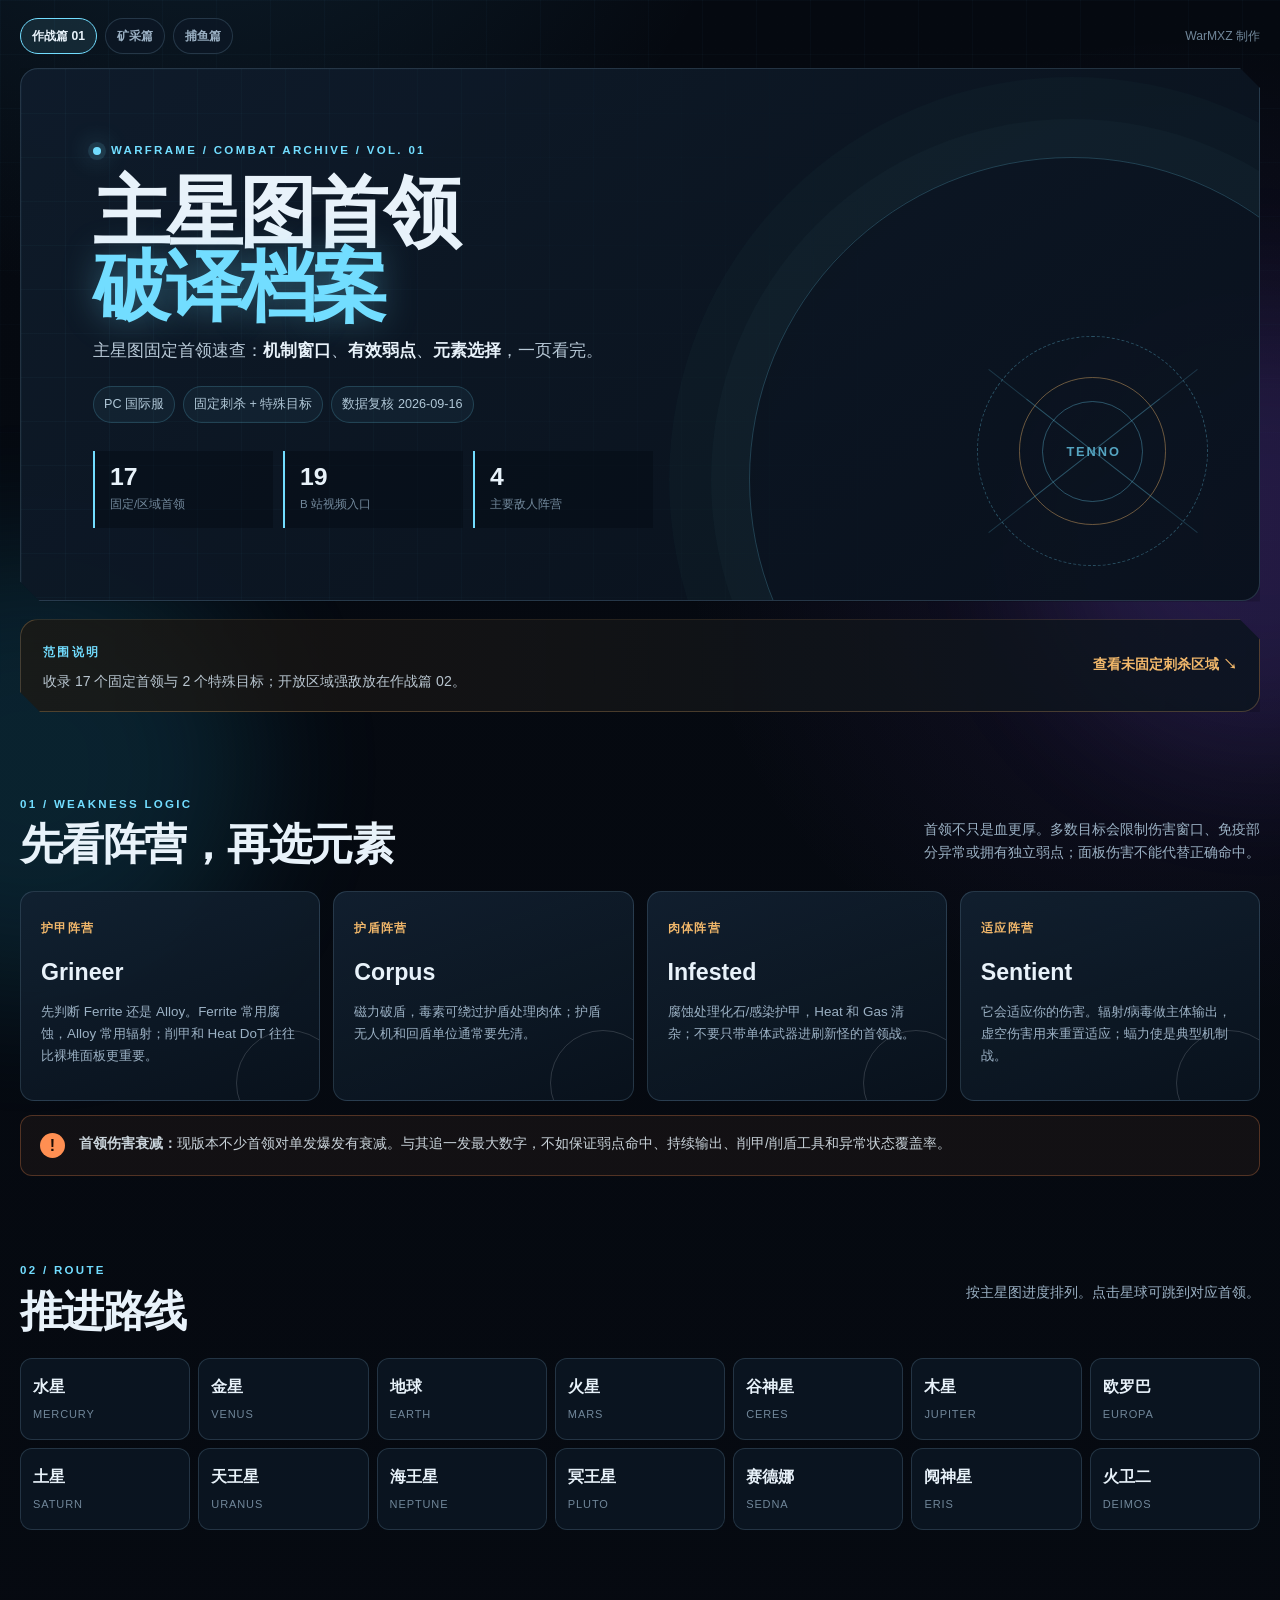
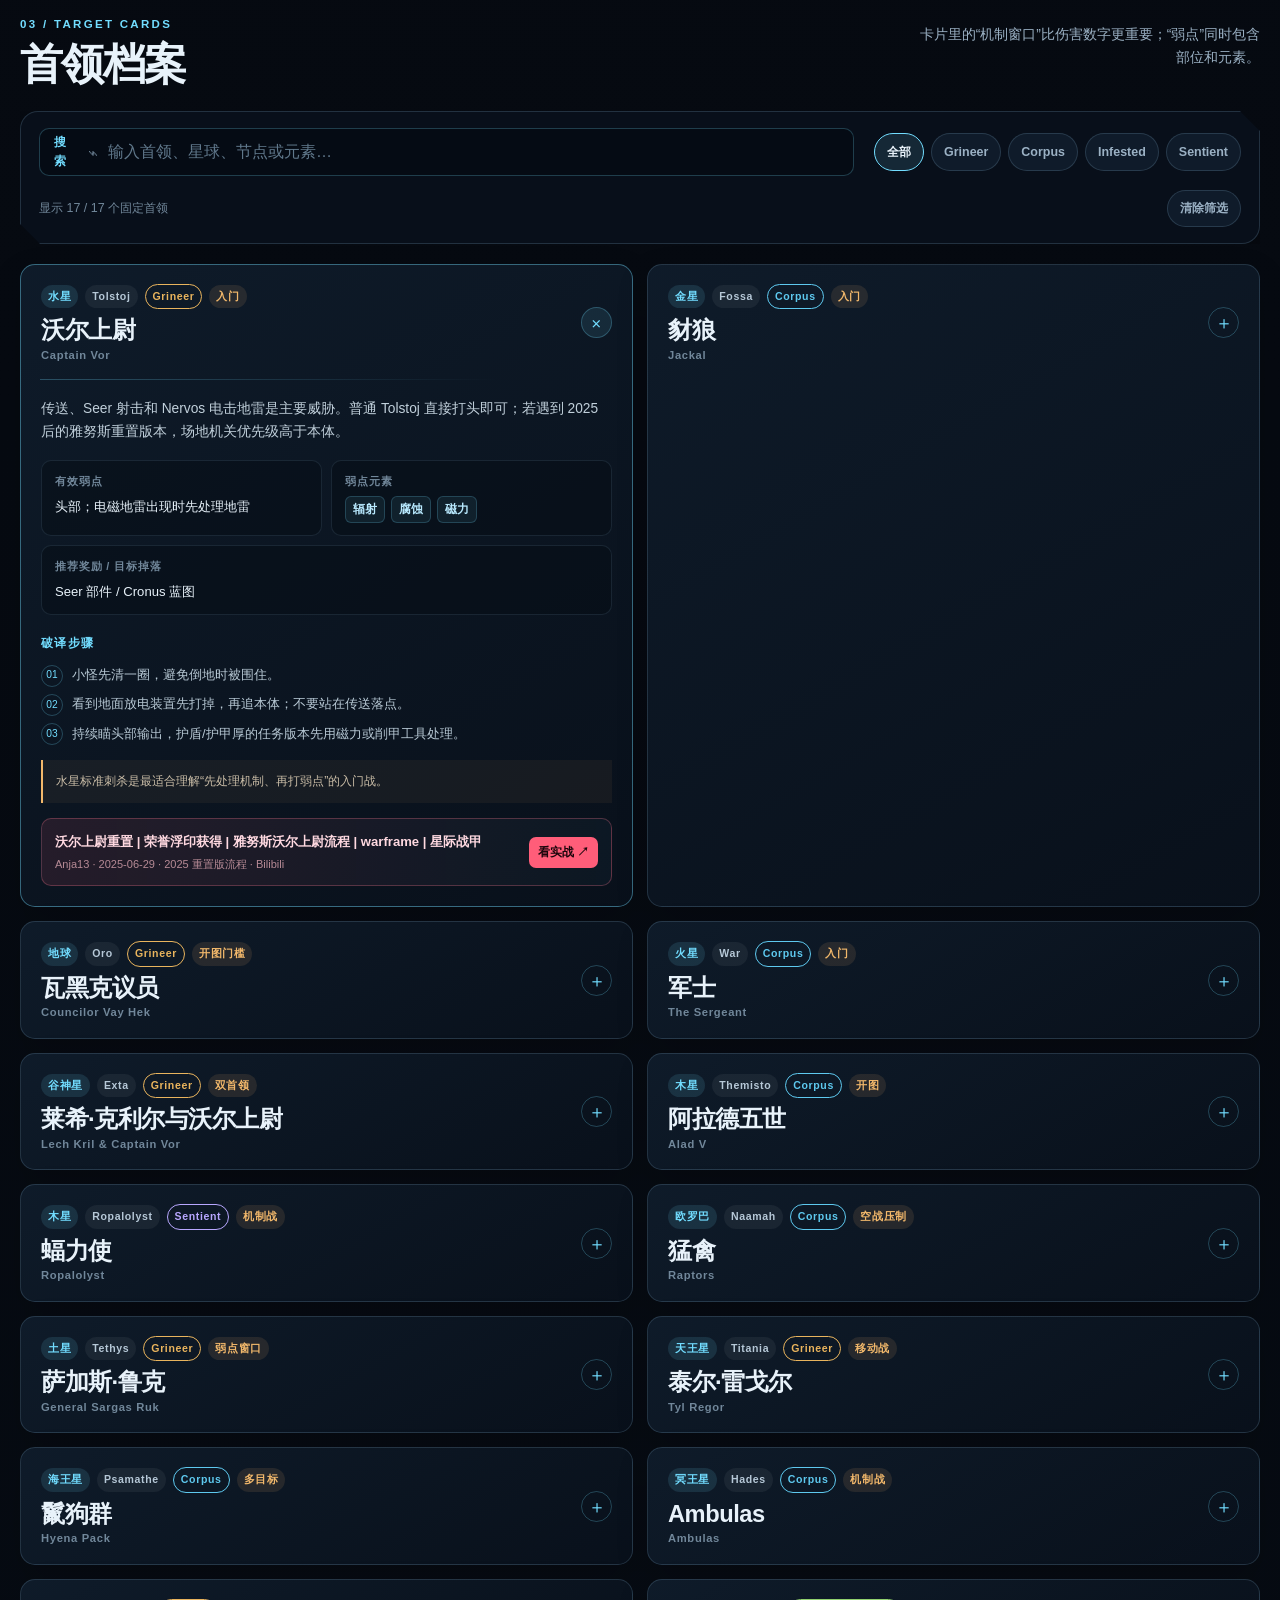
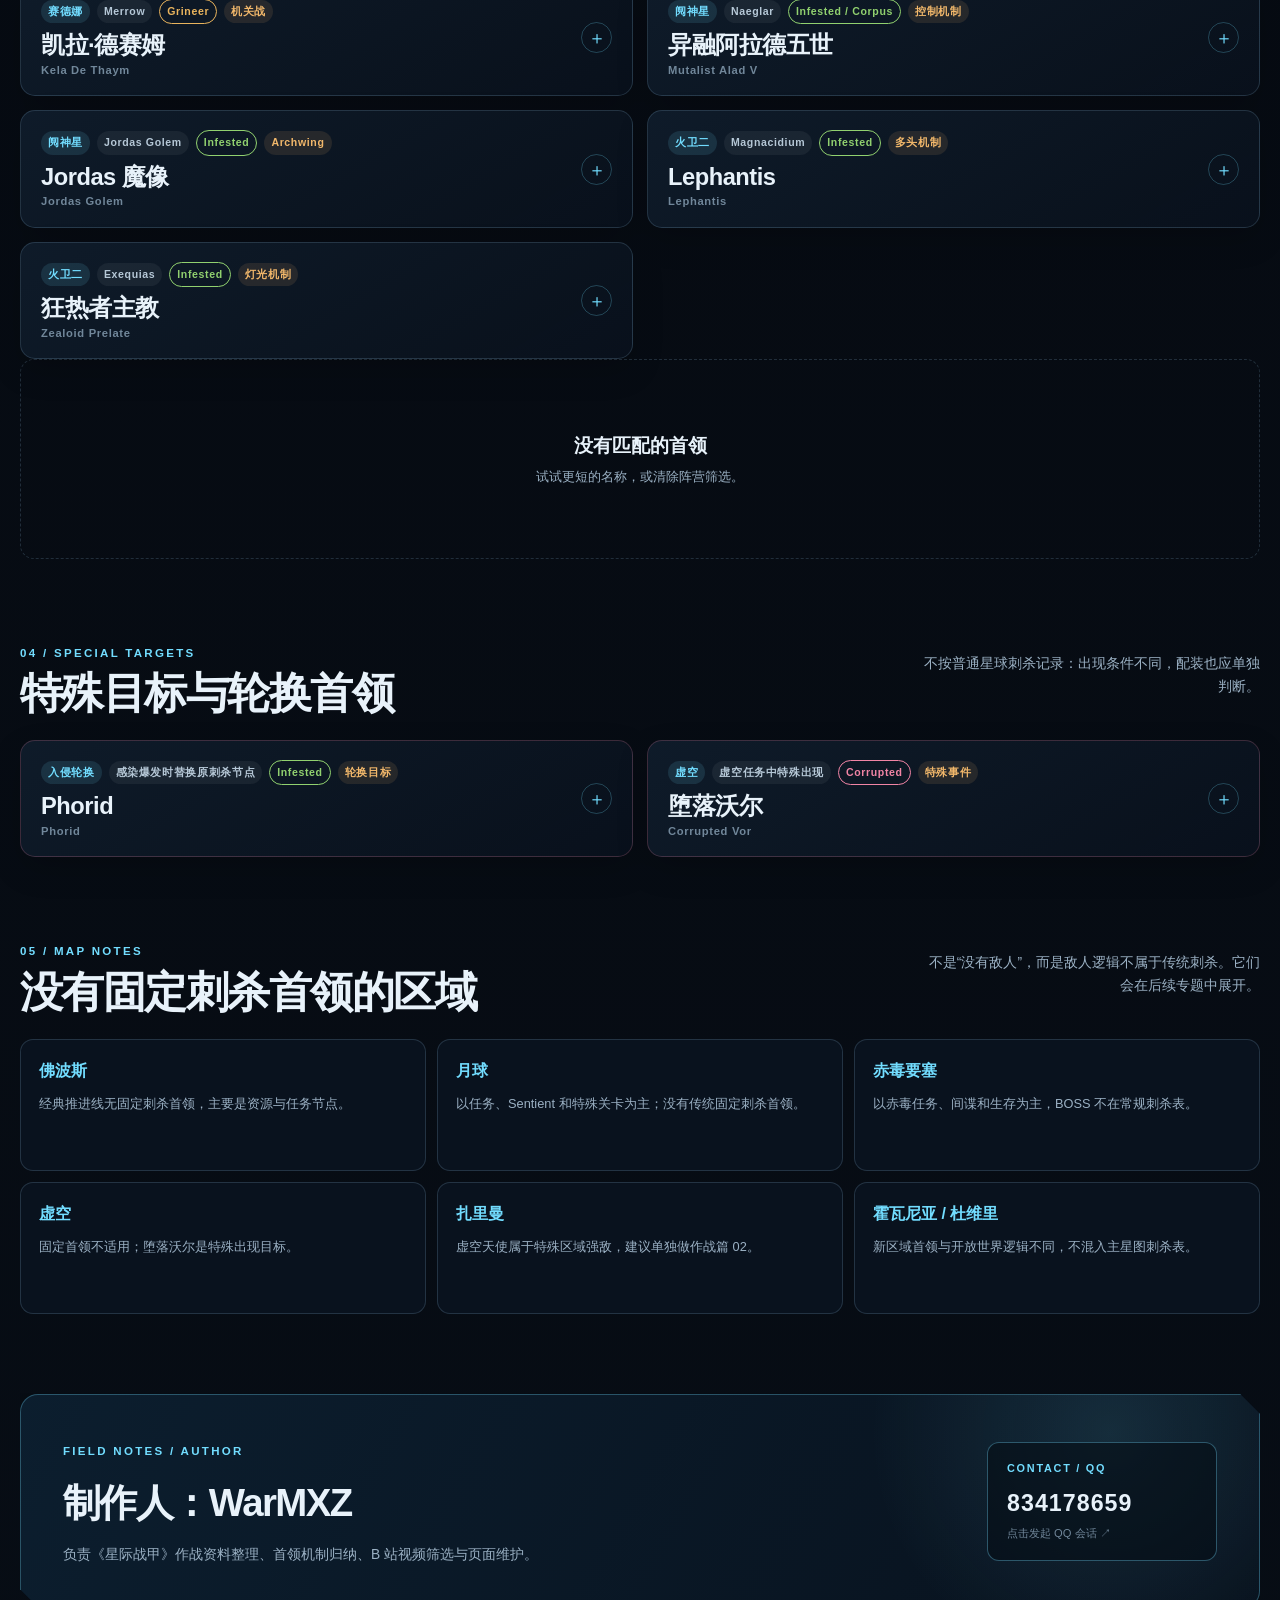
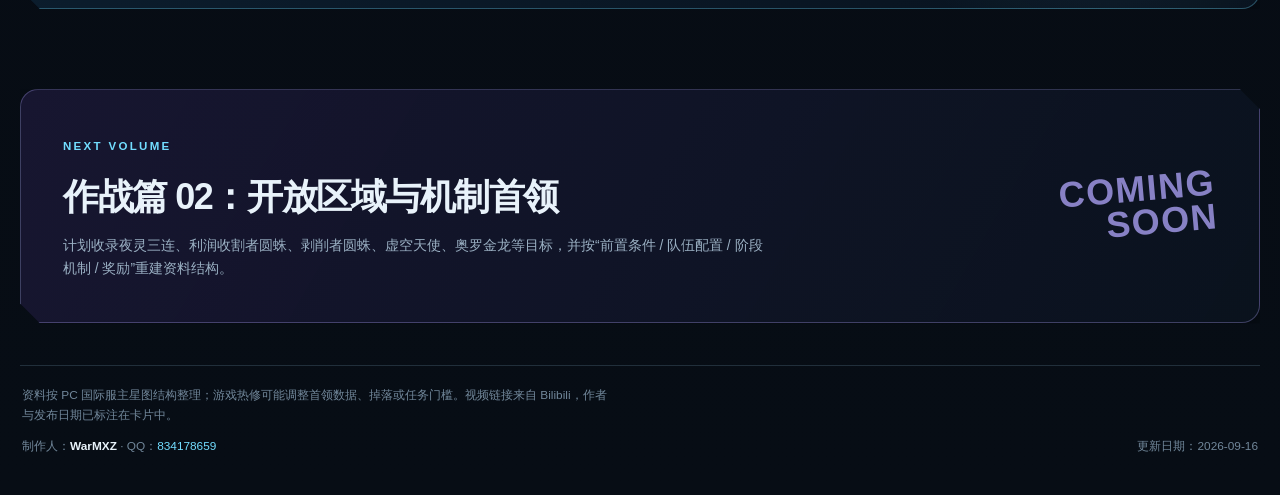
==== commit 5e871383: "Add fishing module: index.html" ====
--- a/index.html
+++ b/index.html
@@ -16,6 +16,7 @@
     <nav class="top-nav" aria-label="站点导航">
       <a class="is-active" href="index.html">作战篇 01</a>
       <a href="ores.html">矿采篇</a>
+      <a href="fish.html">捕鱼篇</a>
       <span>WarMXZ 制作</span>
     </nav>
     <header class="hero panel-cut">
--- a/assets/styles.css
+++ b/assets/styles.css
@@ -101,7 +101,38 @@
 .app-shell {
   width: min(1240px, calc(100% - 36px));
   margin: 0 auto;
-  padding: 28px 0 38px;
+  padding: 18px 0 38px;
+}
+
+.top-nav {
+  display: flex;
+  align-items: center;
+  gap: 8px;
+  margin: 0 0 14px;
+  color: var(--dim);
+  font-size: 0.76rem;
+}
+
+.top-nav a {
+  padding: 7px 11px;
+  border: 1px solid var(--line);
+  border-radius: 999px;
+  background: rgba(13, 24, 38, 0.72);
+  color: var(--muted);
+  font-weight: 800;
+  text-decoration: none;
+}
+
+.top-nav a:hover,
+.top-nav a.is-active {
+  border-color: var(--cyan);
+  background: rgba(114, 221, 255, 0.1);
+  color: var(--text);
+}
+
+.top-nav span {
+  margin-left: auto;
+  color: var(--dim);
 }
 
 .panel-cut {
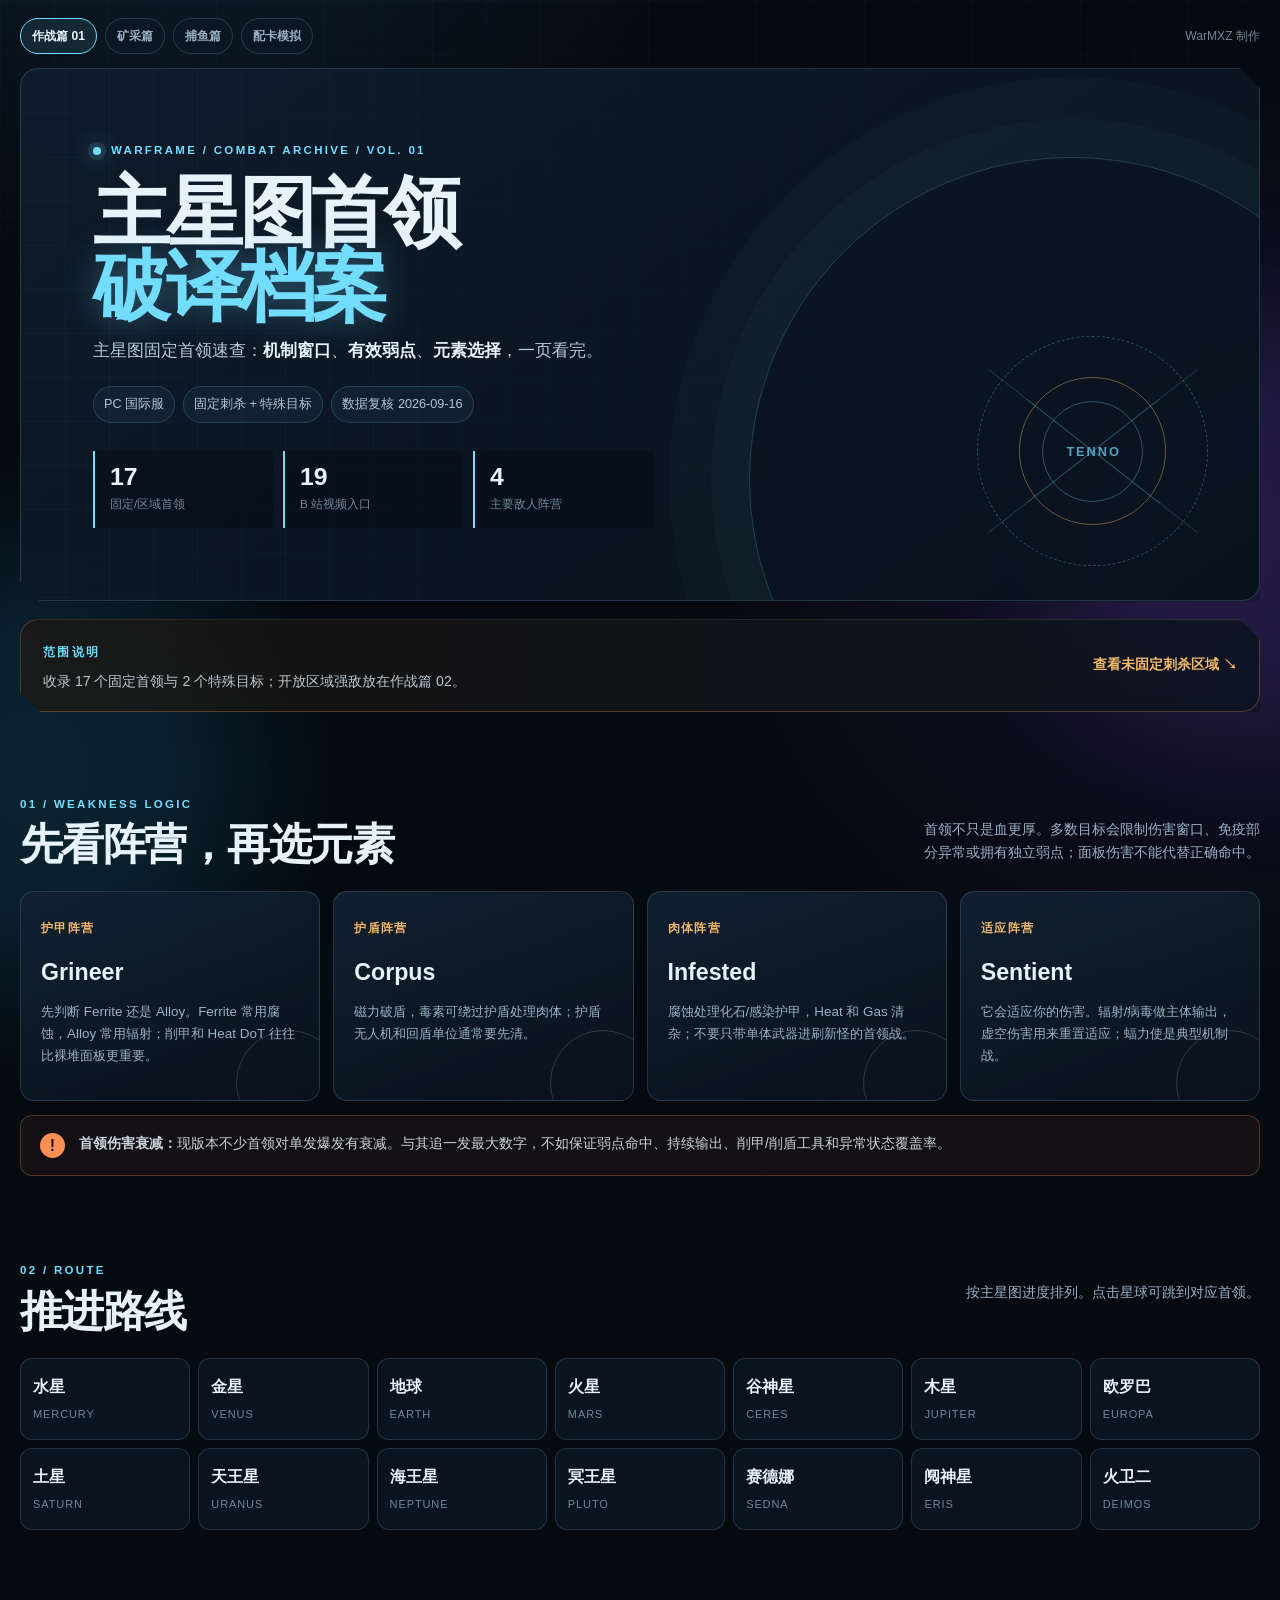
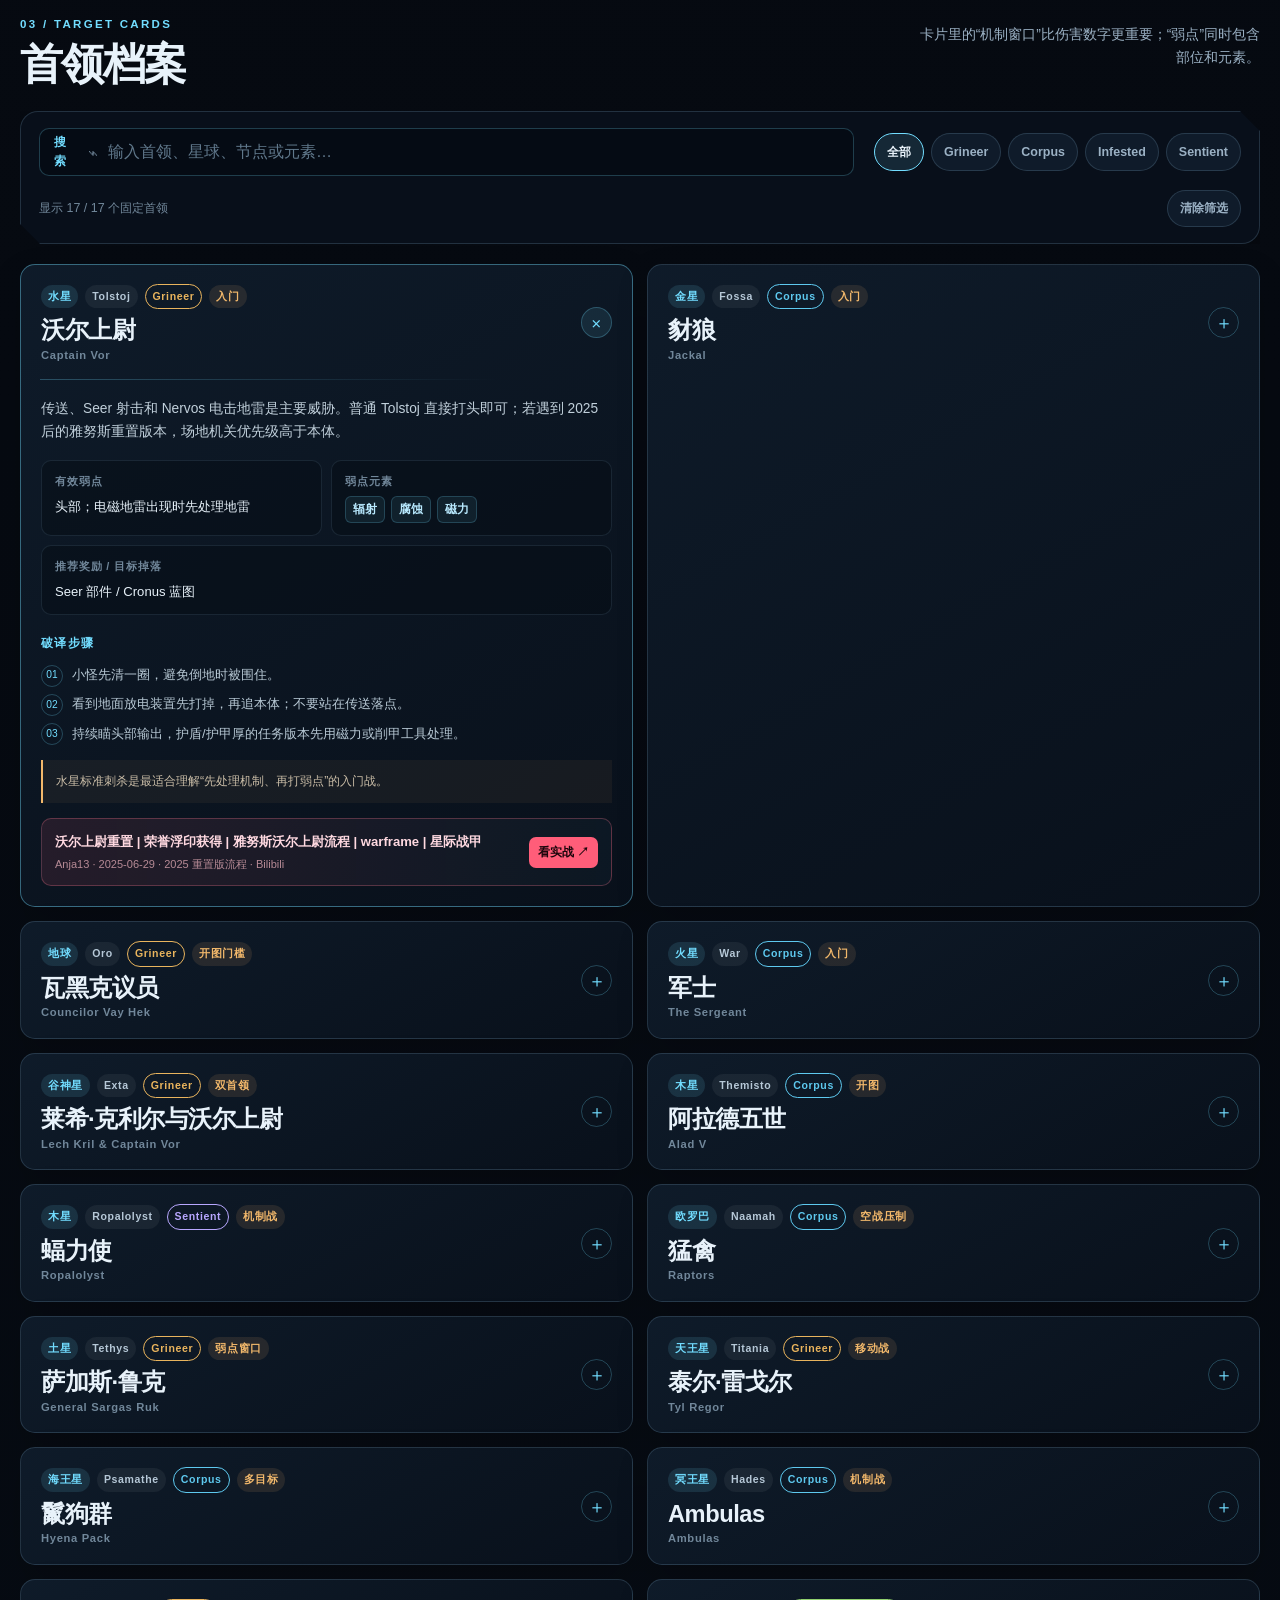
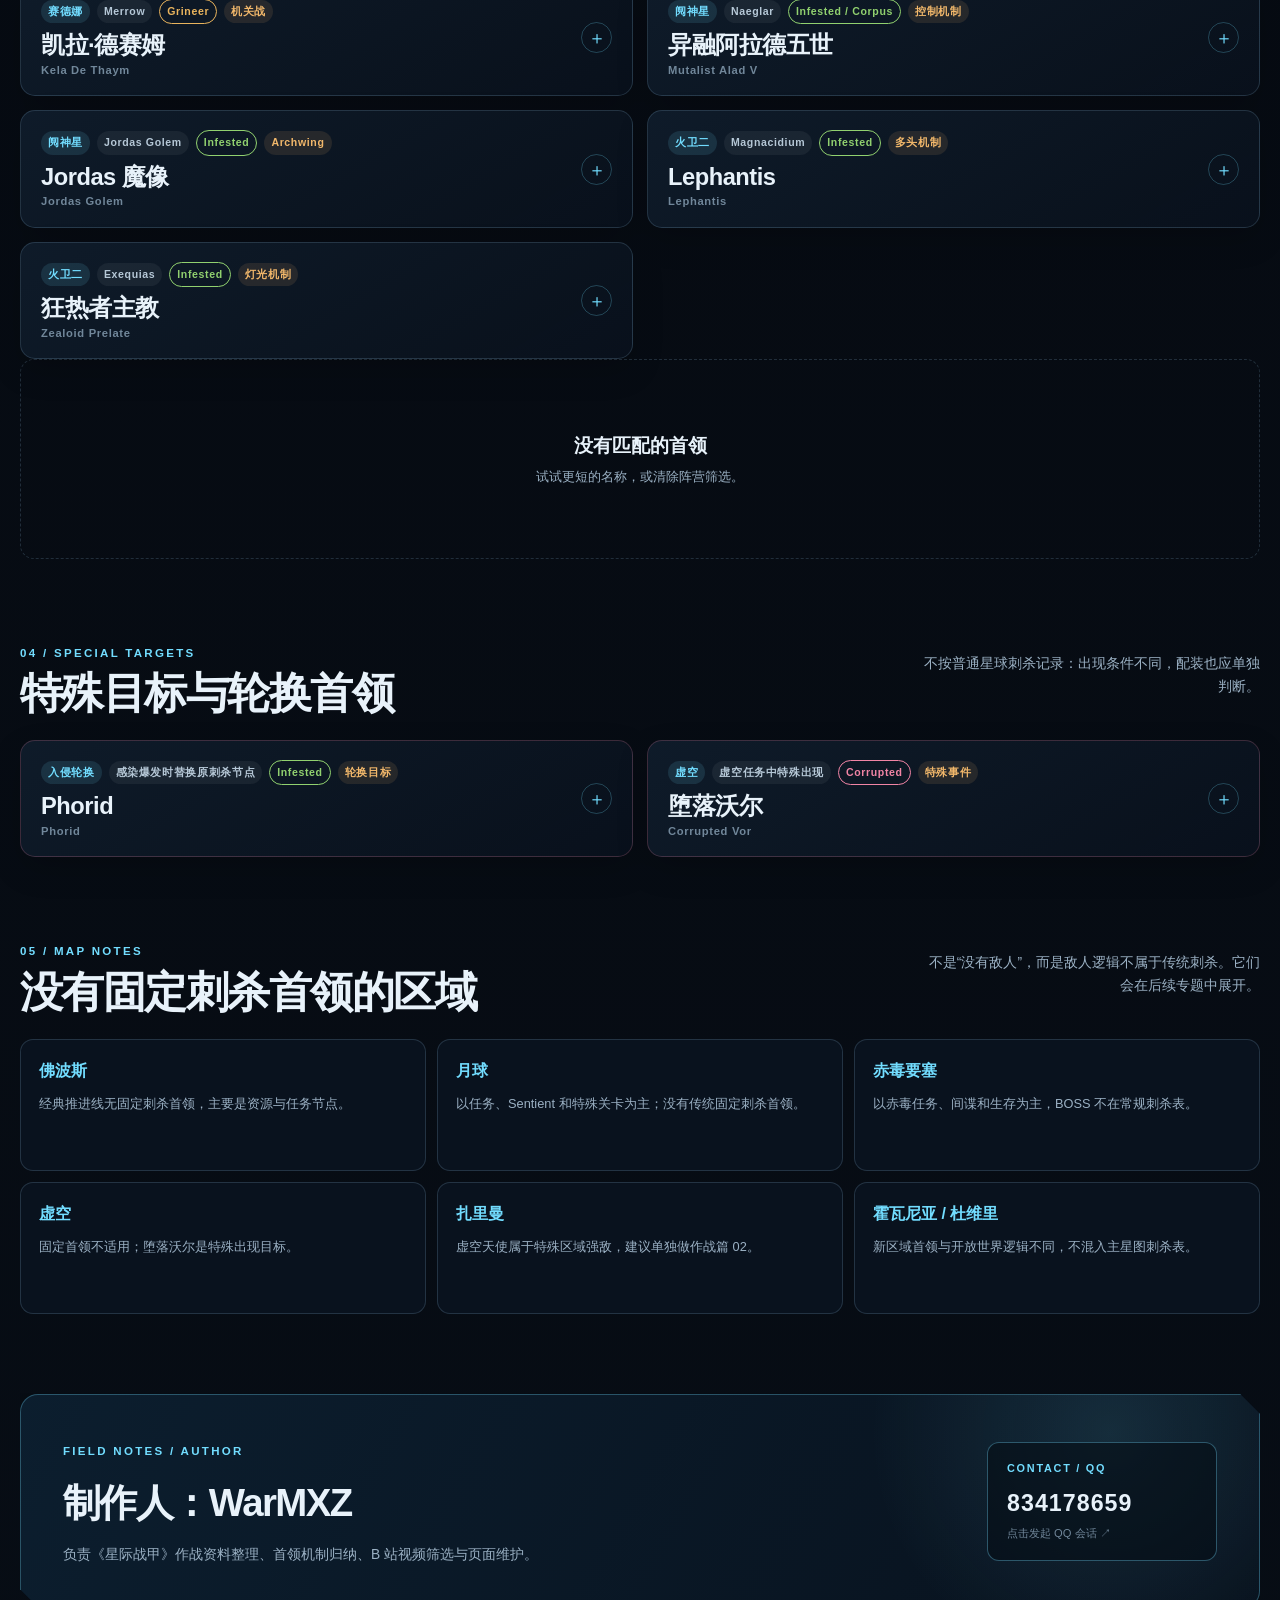
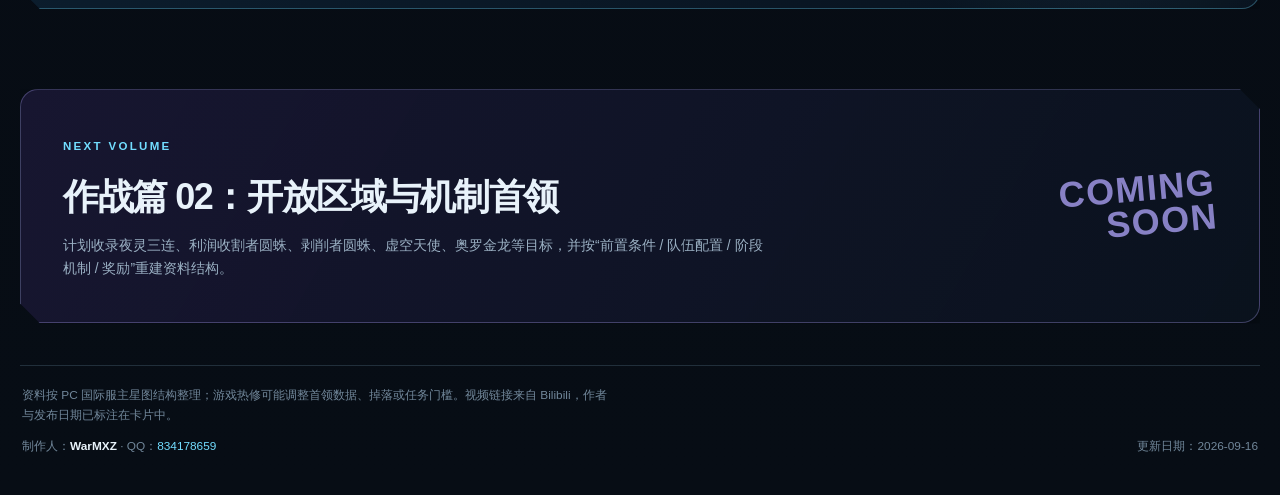
==== commit 699bc2a9: "Add build simulator: index.html" ====
--- a/index.html
+++ b/index.html
@@ -17,6 +17,7 @@
       <a class="is-active" href="index.html">作战篇 01</a>
       <a href="ores.html">矿采篇</a>
       <a href="fish.html">捕鱼篇</a>
+      <a href="build.html">配卡模拟</a>
       <span>WarMXZ 制作</span>
     </nav>
     <header class="hero panel-cut">
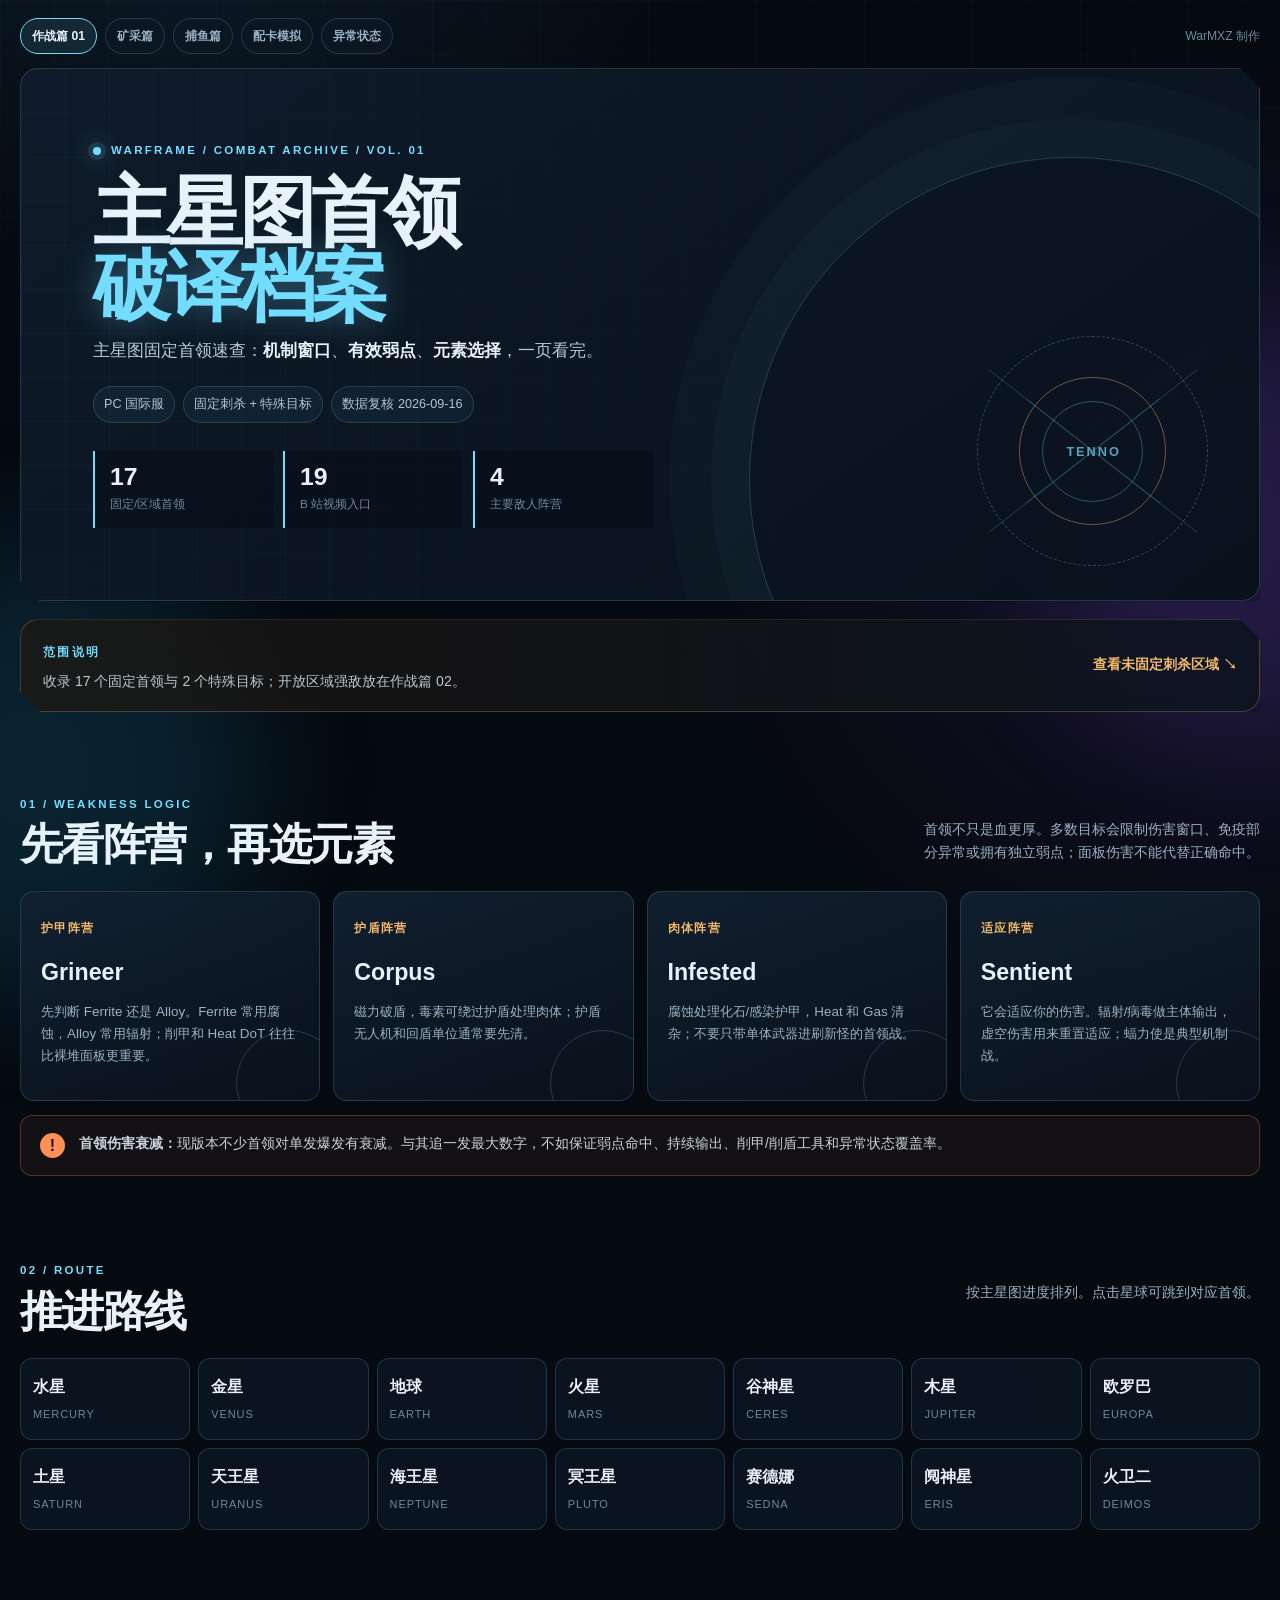
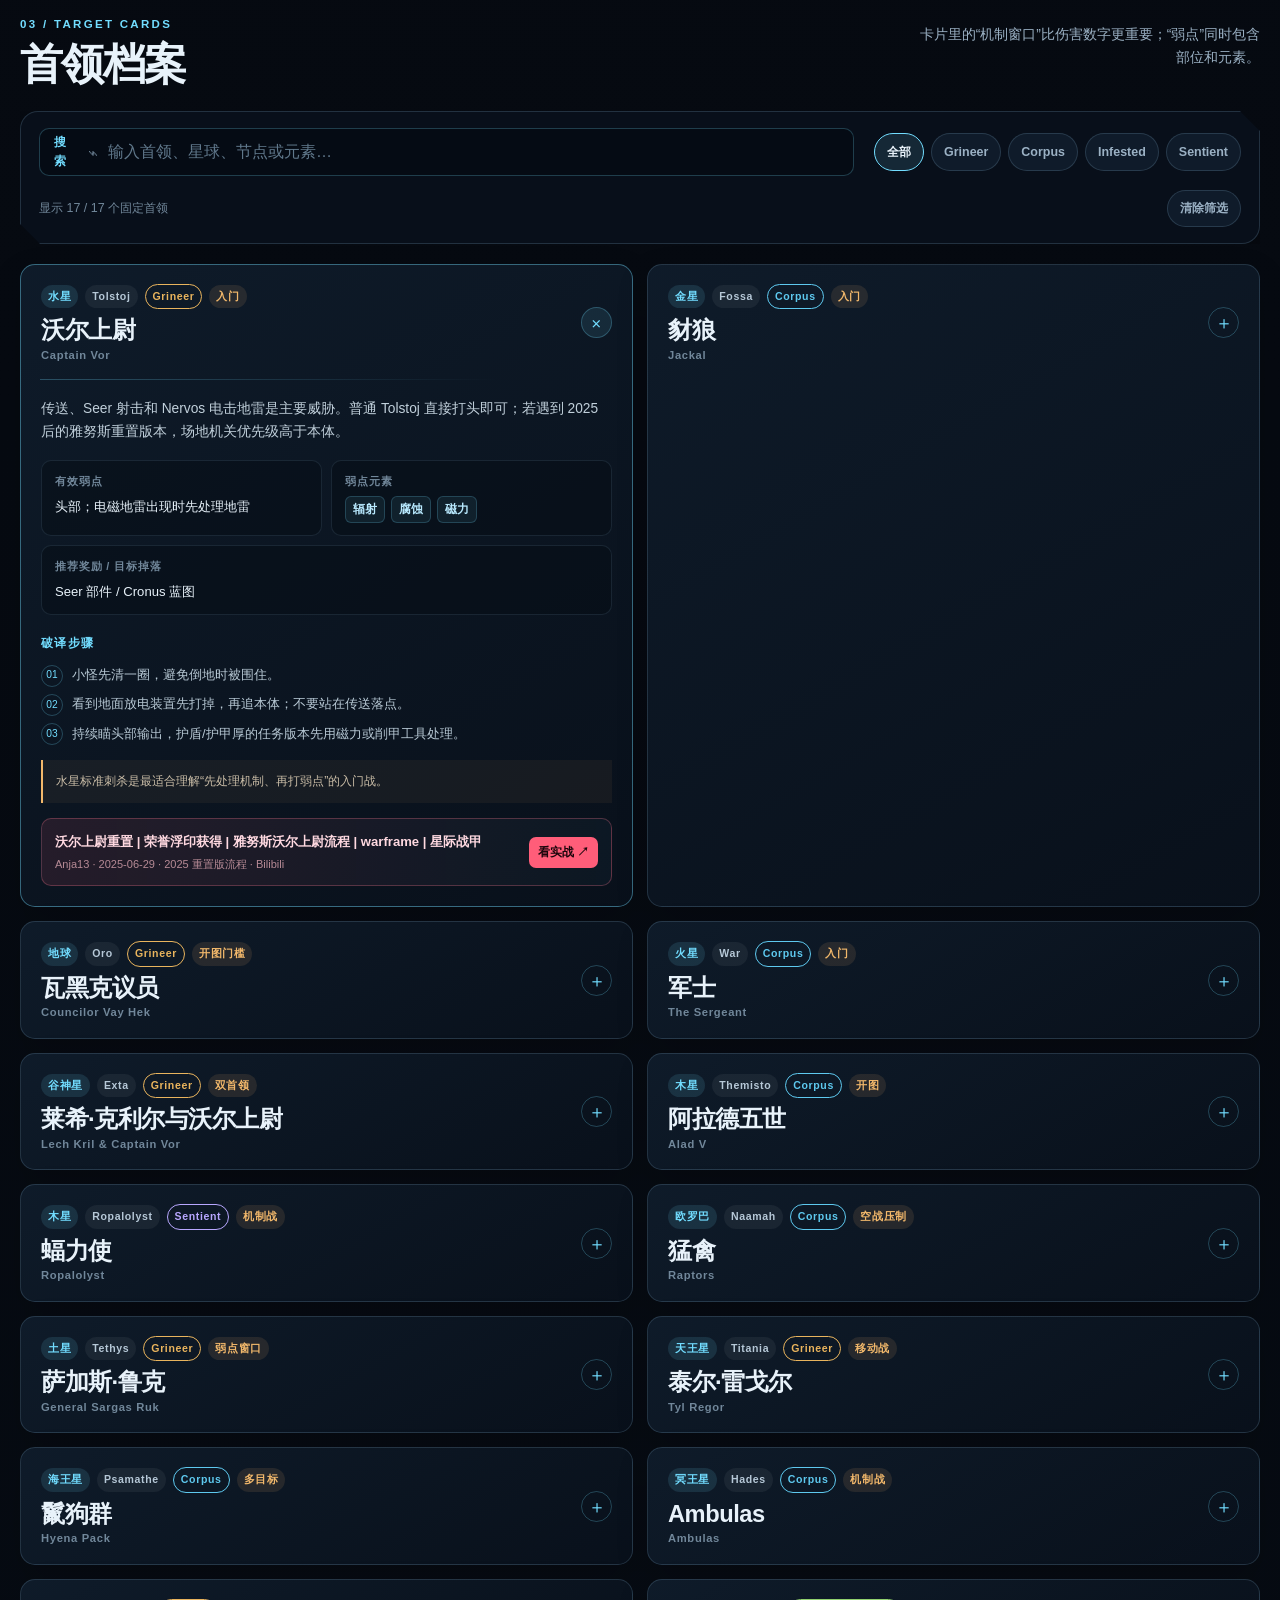
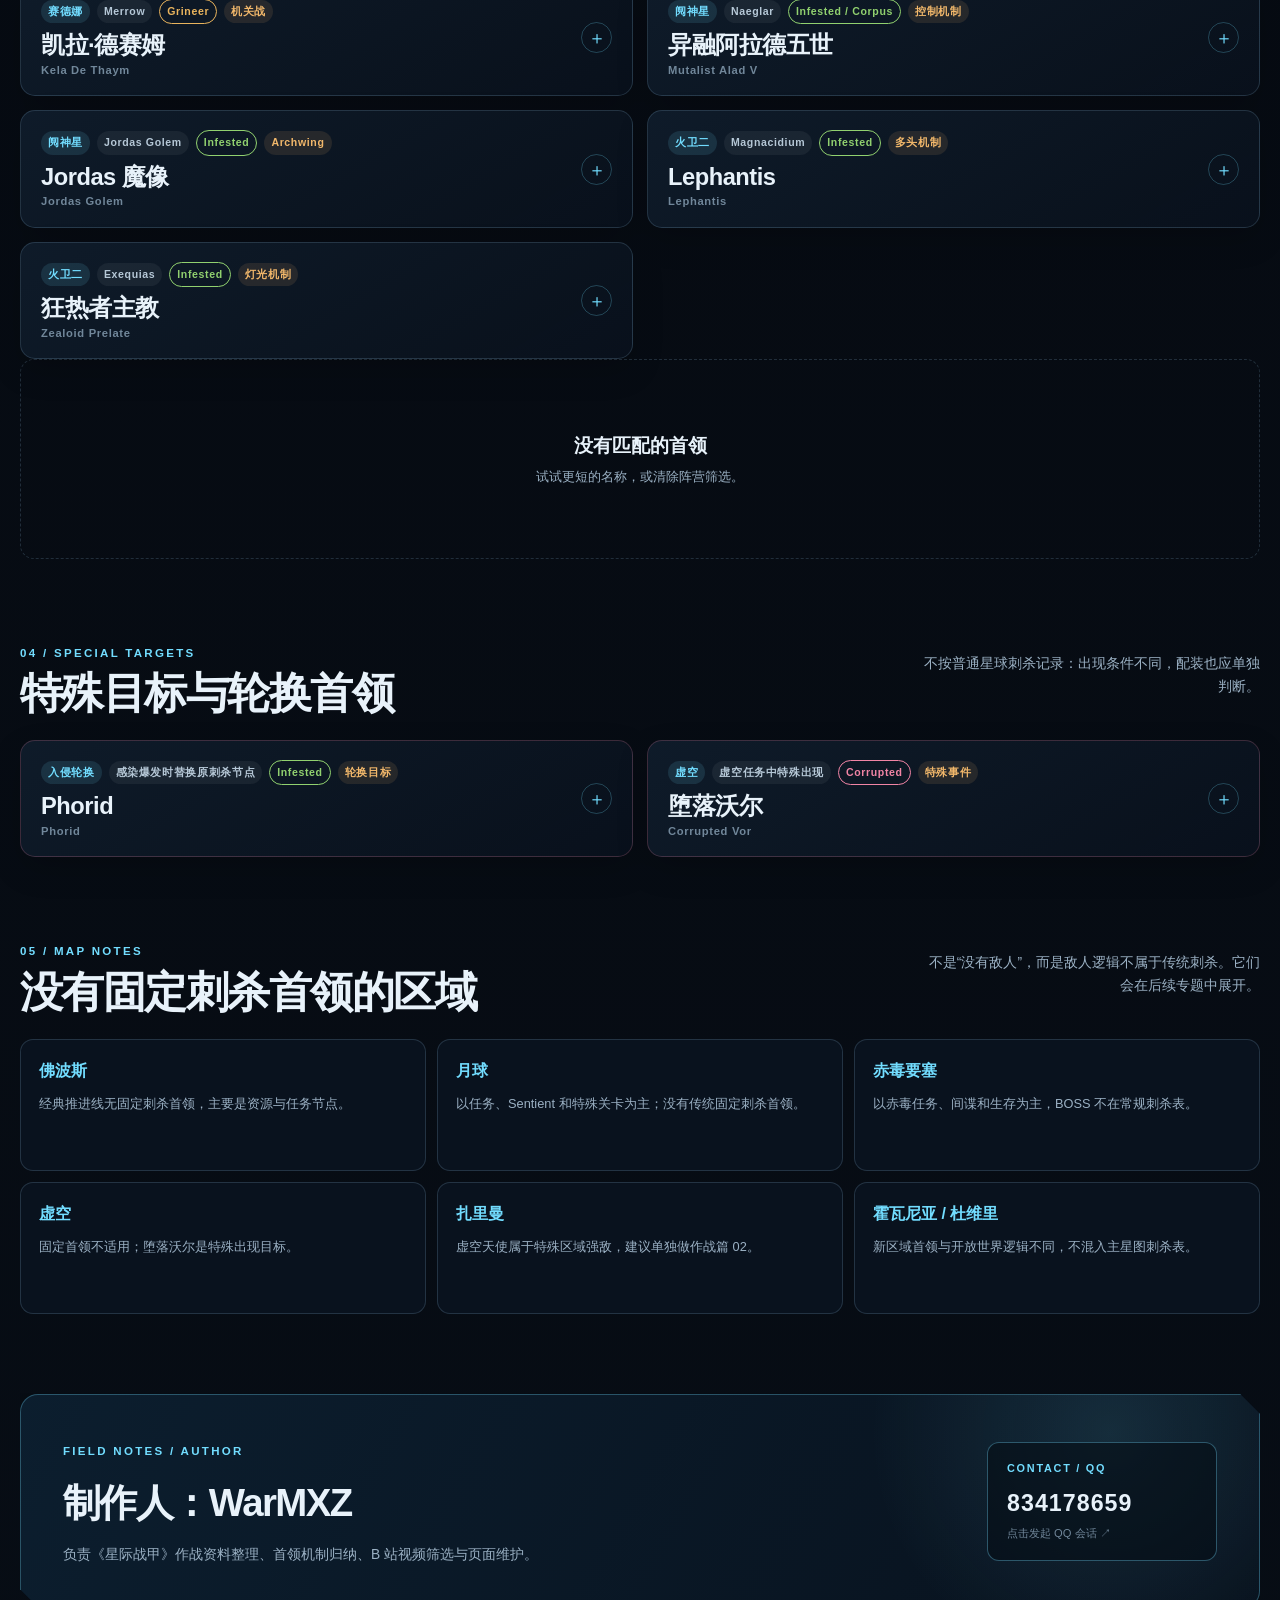
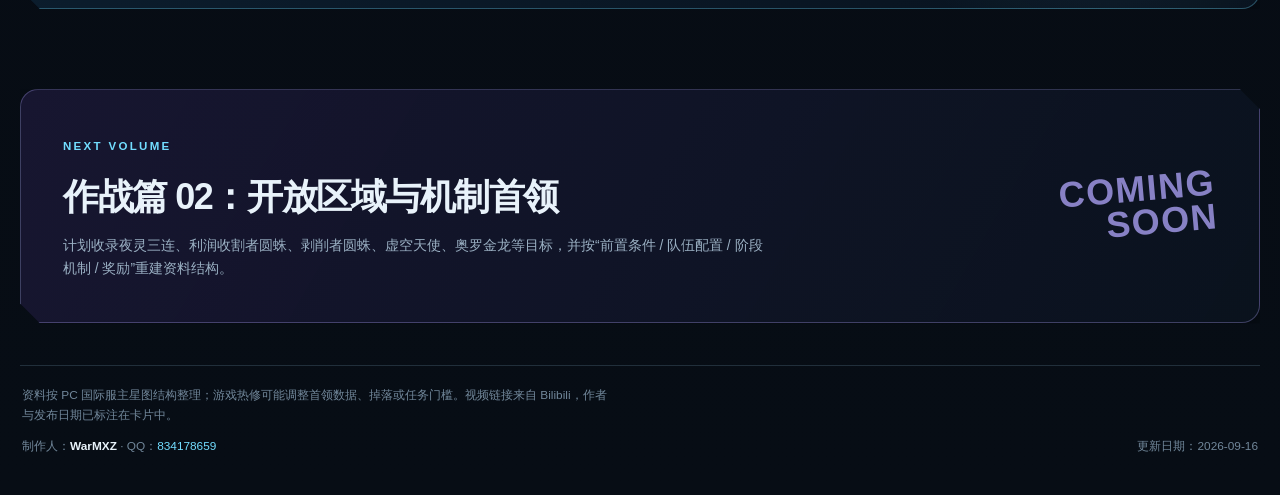
==== commit 453c6d5a: "Split status effect calculator into standalone page" ====
--- a/index.html
+++ b/index.html
@@ -6,7 +6,7 @@
   <meta name="theme-color" content="#07101b">
   <meta name="author" content="WarMXZ">
   <title>Warframe 作战篇 01｜主星图首领破译档案</title>
-  <link rel="stylesheet" href="assets/styles.css">
+  <link rel="stylesheet" href="assets/styles.css?v=20261102b">
 </head>
 <body>
   <div class="ambient ambient--one" aria-hidden="true"></div>
@@ -18,6 +18,7 @@
       <a href="ores.html">矿采篇</a>
       <a href="fish.html">捕鱼篇</a>
       <a href="build.html">配卡模拟</a>
+      <a href="status.html">异常状态</a>
       <span>WarMXZ 制作</span>
     </nav>
     <header class="hero panel-cut">
@@ -163,4 +164,4 @@
   <script src="data/bosses.js"></script>
   <script src="assets/app.js"></script>
 </body>
-</html>+</html>
--- a/assets/styles.css
+++ b/assets/styles.css
@@ -107,6 +107,7 @@
 .top-nav {
   display: flex;
   align-items: center;
+  flex-wrap: wrap;
   gap: 8px;
   margin: 0 0 14px;
   color: var(--dim);
@@ -1322,6 +1323,26 @@
   }
 }
 
+@media (max-width: 520px) {
+  .top-nav {
+    flex-wrap: nowrap;
+    gap: 5px;
+    overflow-x: auto;
+    padding-bottom: 4px;
+  }
+
+  .top-nav a {
+    flex: 0 0 auto;
+    padding: 6px 9px;
+    font-size: 0.68rem;
+    white-space: nowrap;
+  }
+
+  .top-nav span {
+    display: none;
+  }
+}
+
 @media (prefers-reduced-motion: reduce) {
   html { scroll-behavior: auto; }
   *,
@@ -1364,4 +1385,4 @@
   .boss-card {
     break-inside: avoid;
   }
-}+}
